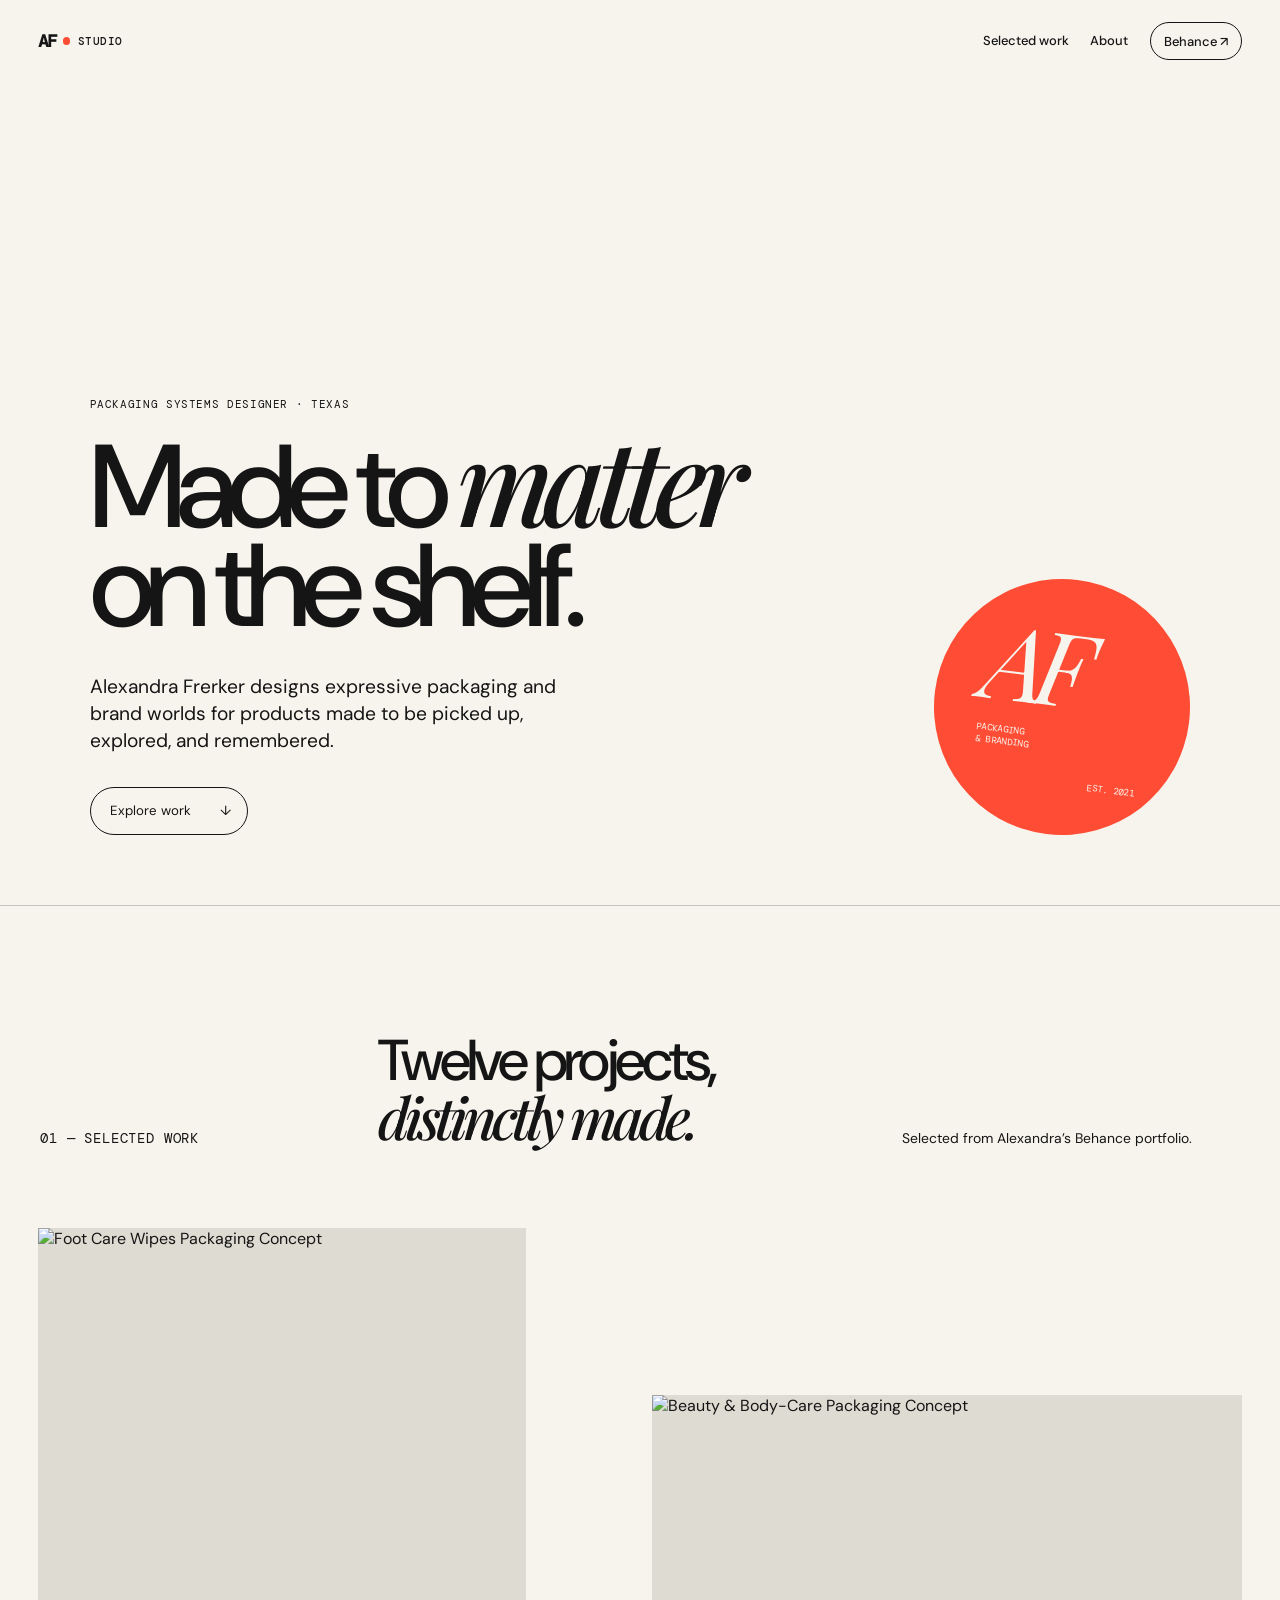
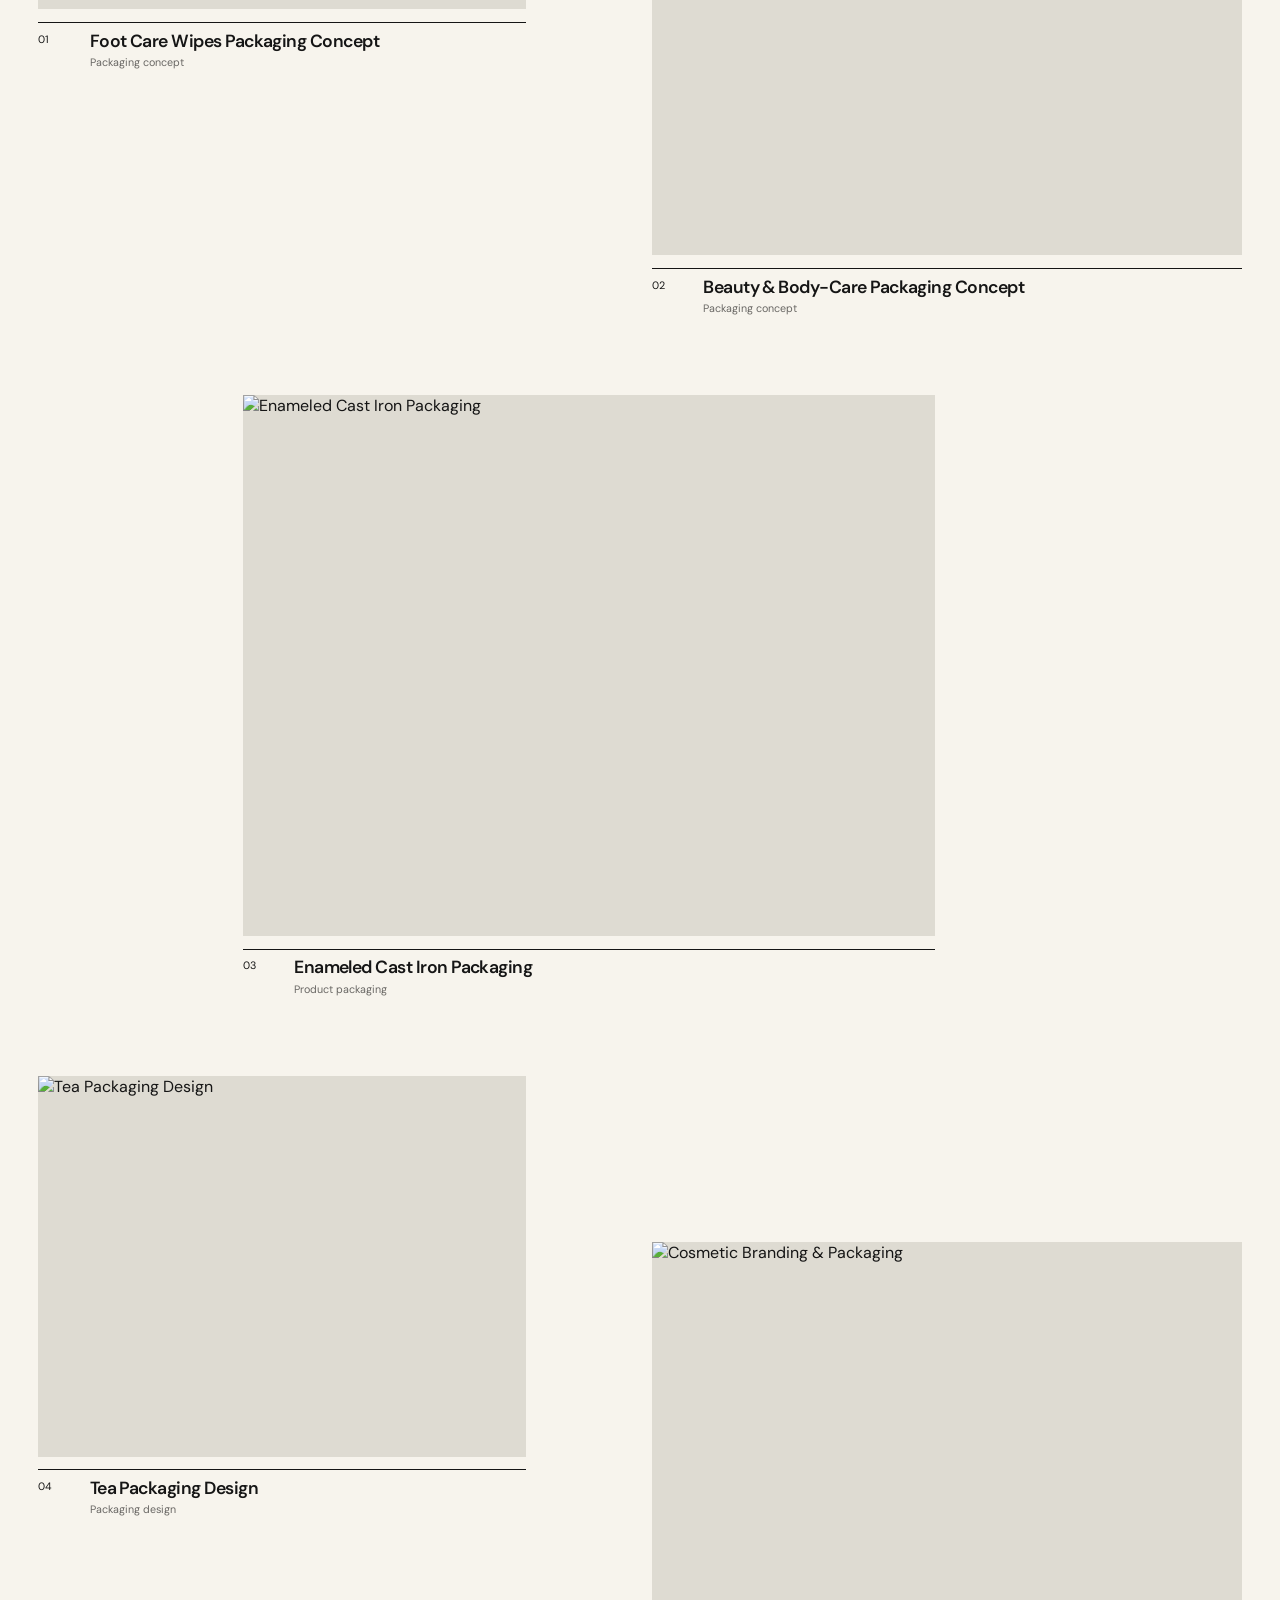
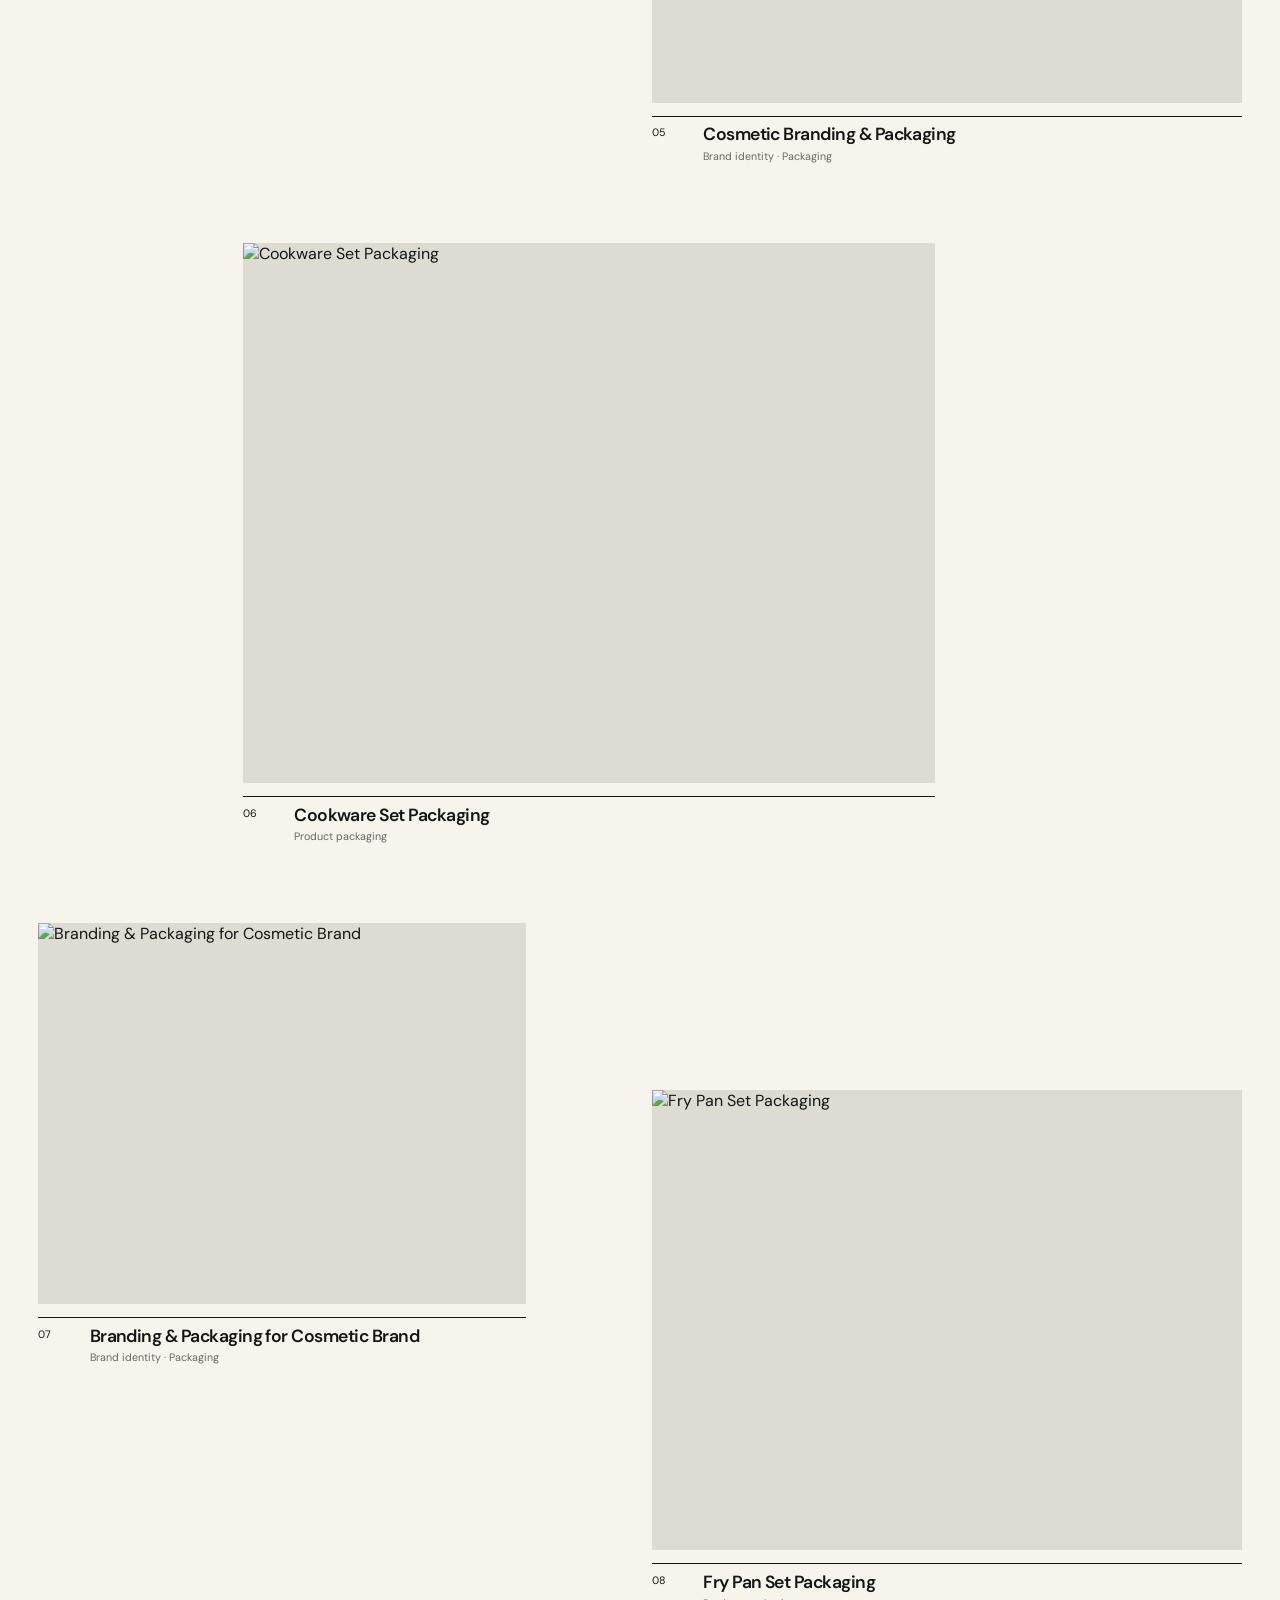
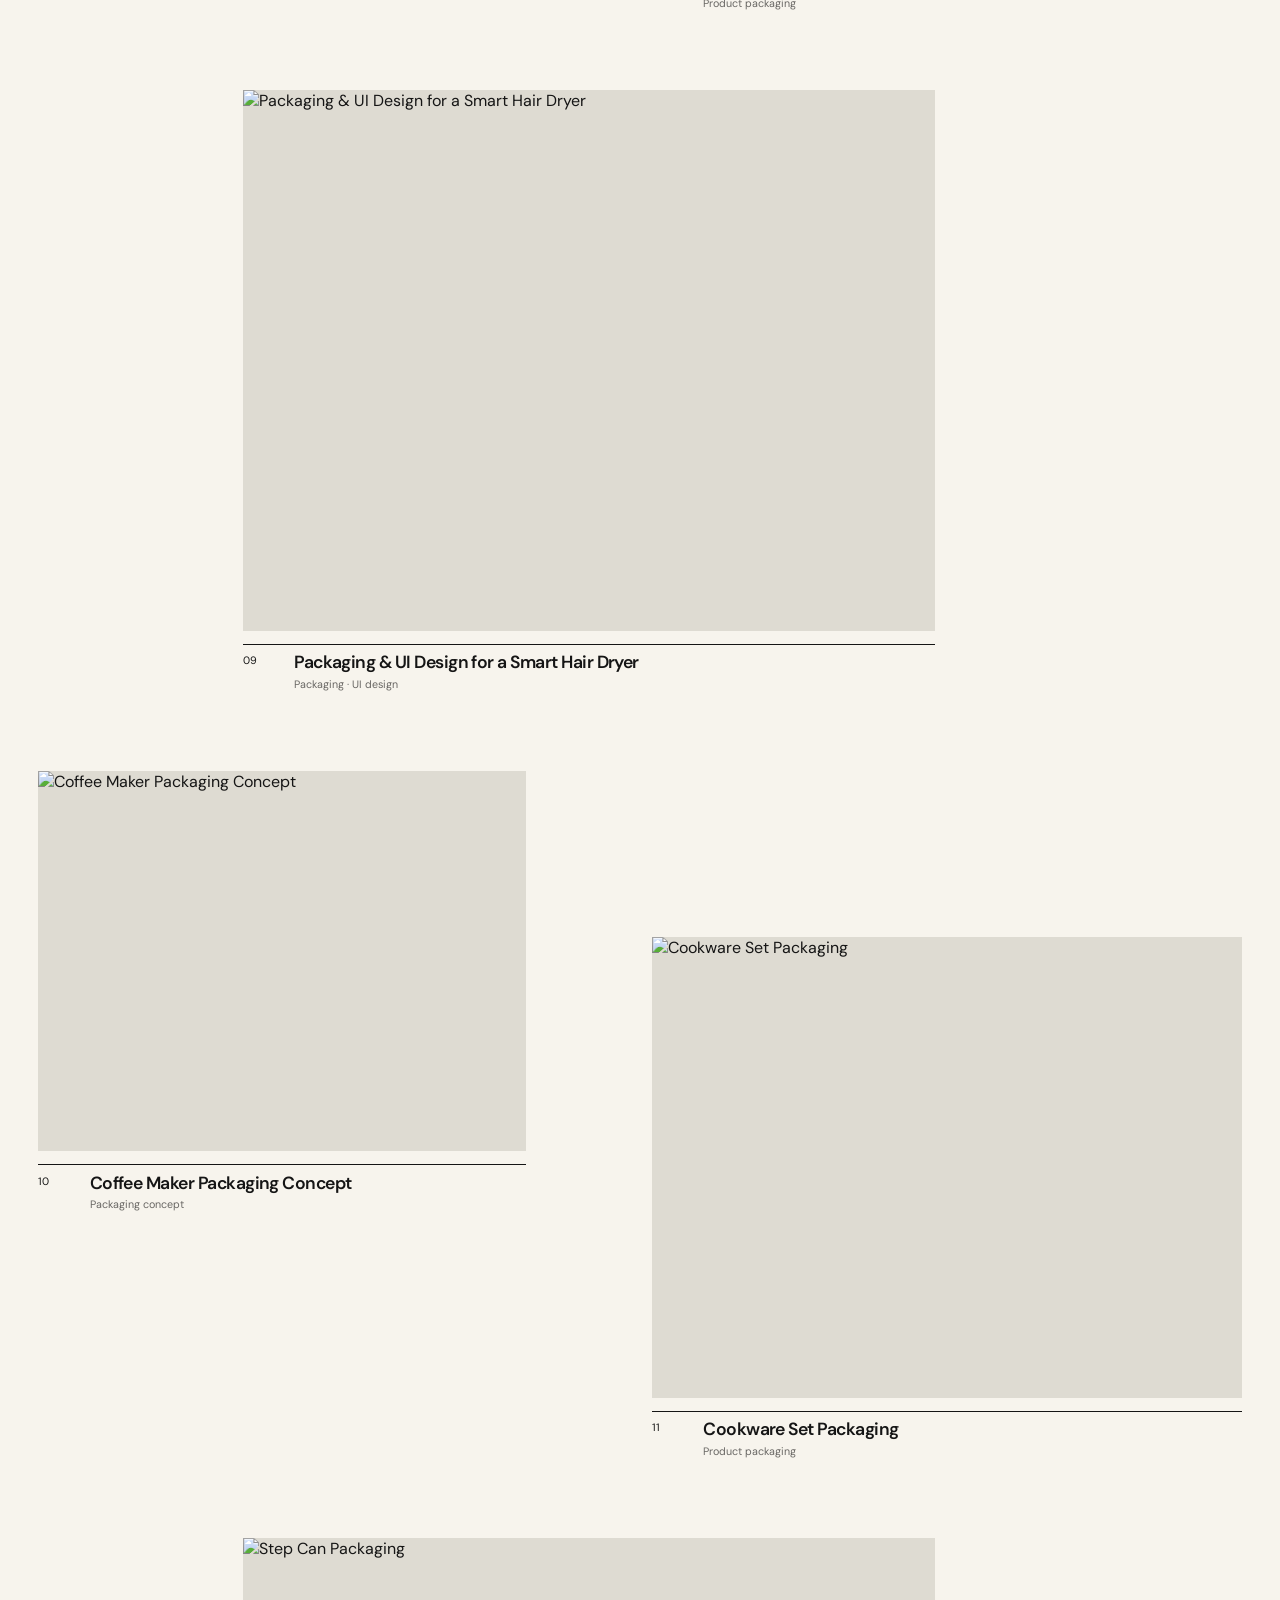
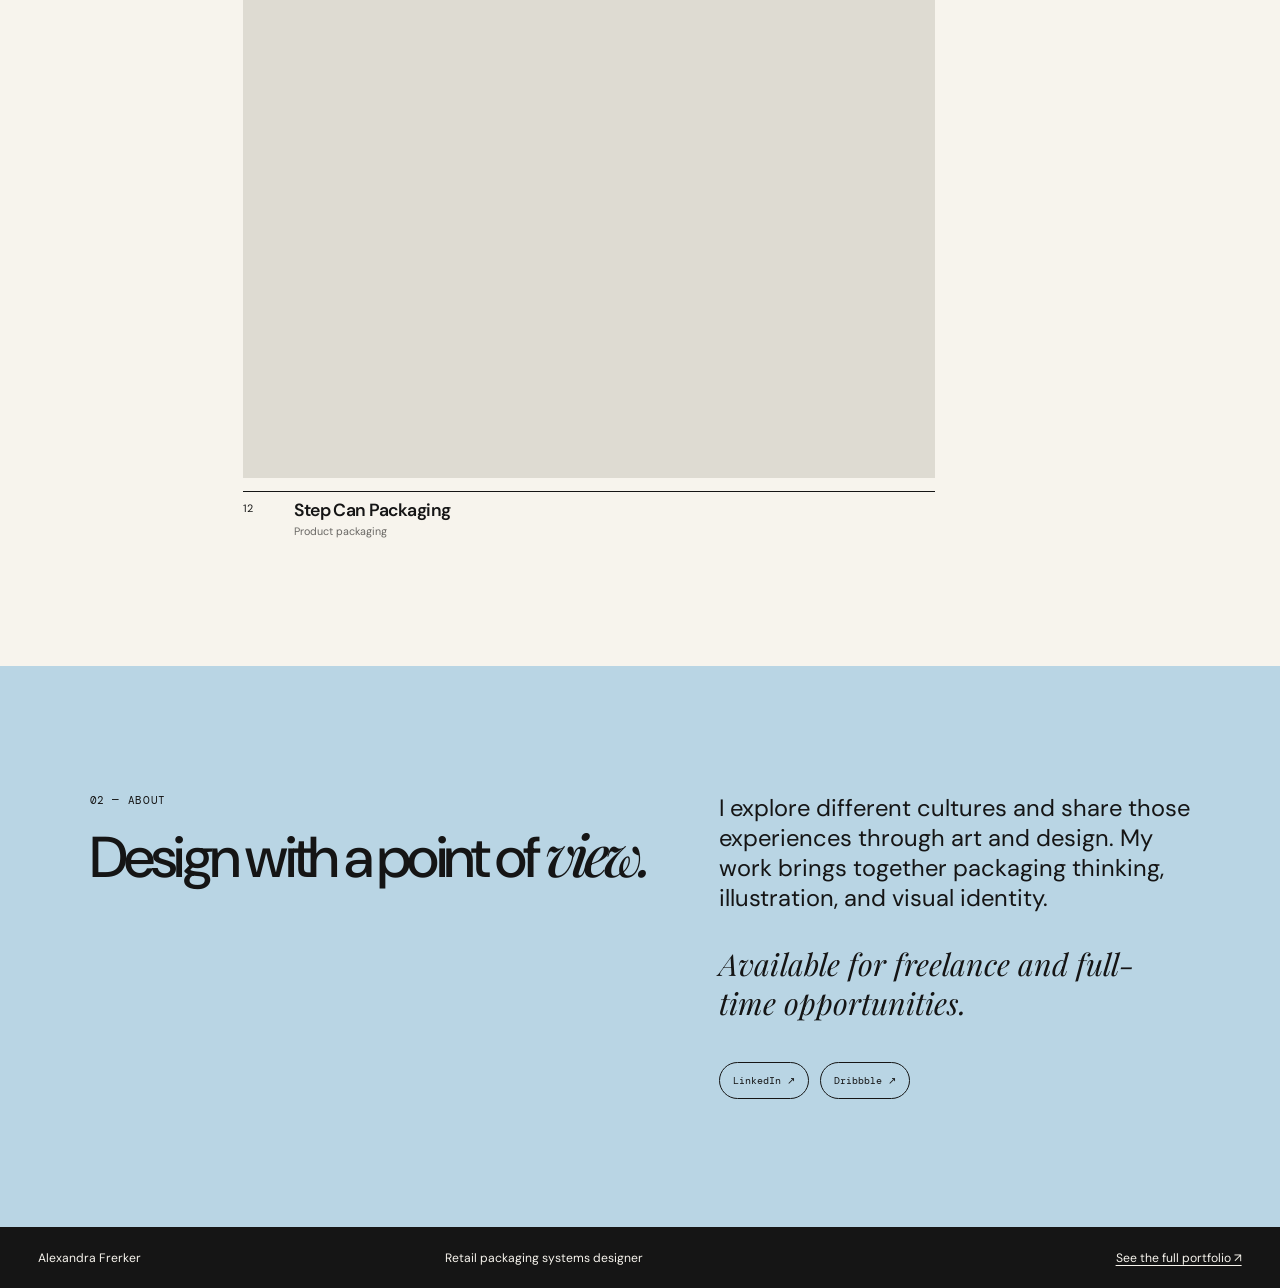
==== index.html @ 03e945db "Add portfolio website" ====
<!doctype html>
<html lang="en">
  <head>
    <meta charset="UTF-8" />
    <meta name="viewport" content="width=device-width, initial-scale=1" />
    <meta name="description" content="Portfolio of Alexandra Frerker, retail packaging systems designer." />
    <title>Alexandra Frerker — Packaging Systems Designer</title>
    <link rel="preconnect" href="https://fonts.googleapis.com" />
    <link rel="preconnect" href="https://fonts.gstatic.com" crossorigin />
    <link href="https://fonts.googleapis.com/css2?family=DM+Mono:wght@400;500&family=DM+Sans:opsz,wght@9..40,400;9..40,500;9..40,600;9..40,700&family=Playfair+Display:ital,wght@0,500;0,600;0,700;1,500&display=swap" rel="stylesheet" />
    <link rel="stylesheet" href="styles.css" />
  </head>
  <body>
    <a class="skip-link" href="#work">Skip to selected work</a>
    <header class="site-header">
      <a class="wordmark" href="index.html" aria-label="Alexandra Frerker home">
        <span>AF</span><i></i><span>STUDIO</span>
      </a>
      <nav aria-label="Main navigation">
        <a href="#work">Selected work</a>
        <a href="#about">About</a>
        <a class="nav-link-out" href="https://www.behance.net/arty-house" target="_blank" rel="noreferrer">Behance <span aria-hidden="true">↗</span></a>
      </nav>
    </header>

    <main>
      <section class="hero" aria-labelledby="hero-heading">
        <div class="hero-copy">
          <p class="eyebrow">Packaging systems designer · Texas</p>
          <h1 id="hero-heading">Made to <em>matter</em><br />on the shelf.</h1>
          <p class="hero-intro">Alexandra Frerker designs expressive packaging and brand worlds for products made to be picked up, explored, and remembered.</p>
          <a class="round-link" href="#work">Explore work <span aria-hidden="true">↓</span></a>
        </div>
        <div class="hero-stamp" aria-label="Alexandra Frerker studio mark">
          <span>AF</span>
          <span>PACKAGING<br />&amp; BRANDING</span>
          <span>EST. 2021</span>
        </div>
      </section>

      <section class="work-section" id="work" aria-labelledby="work-heading">
        <div class="section-heading">
          <p class="eyebrow">01 — Selected work</p>
          <h2 id="work-heading">Twelve projects, <em>distinctly made.</em></h2>
          <p>Selected from Alexandra’s Behance portfolio.</p>
        </div>
        <div class="project-grid" id="project-grid" aria-live="polite"></div>
      </section>

      <section class="about-section" id="about" aria-labelledby="about-heading">
        <div>
          <p class="eyebrow">02 — About</p>
          <h2 id="about-heading">Design with a point of <em>view.</em></h2>
        </div>
        <div class="about-copy">
          <p>I explore different cultures and share those experiences through art and design. My work brings together packaging thinking, illustration, and visual identity.</p>
          <p>Available for freelance and full-time opportunities.</p>
          <div class="about-links">
            <a href="https://www.linkedin.com/in/alexandra-frerker-55182629" target="_blank" rel="noreferrer">LinkedIn <span aria-hidden="true">↗</span></a>
            <a href="https://dribbble.com/AFrerker" target="_blank" rel="noreferrer">Dribbble <span aria-hidden="true">↗</span></a>
          </div>
        </div>
      </section>
    </main>

    <footer class="site-footer">
      <p>Alexandra Frerker</p>
      <p>Retail packaging systems designer</p>
      <a href="https://www.behance.net/arty-house" target="_blank" rel="noreferrer">See the full portfolio ↗</a>
    </footer>
    <script src="projects.js"></script>
    <script src="site.js"></script>
  </body>
</html>
---- styles.css ----
:root {
  --ink: #151515;
  --paper: #f7f4ed;
  --signal: #ff4c34;
  --sky: #b9d5e4;
  --line: rgba(21, 21, 21, 0.22);
  --serif: "Playfair Display", Georgia, serif;
  --sans: "DM Sans", Arial, sans-serif;
  --mono: "DM Mono", monospace;
}

* { box-sizing: border-box; }
html { scroll-behavior: smooth; }
body { margin: 0; background: var(--paper); color: var(--ink); font-family: var(--sans); }
a { color: inherit; text-decoration: none; }
img { display: block; max-width: 100%; }
.skip-link { background: var(--ink); color: #fff; left: 1rem; padding: .75rem 1rem; position: fixed; top: -5rem; z-index: 10; }
.skip-link:focus { top: 1rem; }
.site-header { align-items: center; display: flex; justify-content: space-between; padding: 1.4rem 3vw; position: relative; z-index: 2; }
.wordmark { align-items: center; display: flex; font-family: var(--mono); font-size: .68rem; font-weight: 500; gap: .45rem; letter-spacing: .05em; }
.wordmark span:first-child { font-size: 1.15rem; font-weight: 700; letter-spacing: -.12em; }
.wordmark i { background: var(--signal); border-radius: 50%; display: block; height: .45rem; width: .45rem; }
.site-header nav { align-items: center; display: flex; gap: 1.35rem; font-size: .81rem; font-weight: 500; }
.site-header nav a:not(.nav-link-out) { border-bottom: 1px solid transparent; }
.site-header nav a:not(.nav-link-out):hover { border-color: var(--ink); }
.nav-link-out, .back-link { border: 1px solid var(--ink); border-radius: 99px; padding: .57rem .8rem; }
.nav-link-out:hover, .back-link:hover { background: var(--ink); color: var(--paper); }
.hero { align-items: flex-end; border-bottom: 1px solid var(--line); display: grid; grid-template-columns: 1.25fr .75fr; min-height: calc(100vh - 76px); overflow: hidden; padding: 7vw 7vw 5.5vw; }
.hero-copy { max-width: 800px; }
.eyebrow { font-family: var(--mono); font-size: .66rem; letter-spacing: .06em; margin: 0 0 1.2rem; text-transform: uppercase; }
h1, h2, h3, p { margin-top: 0; }
.hero h1 { font-size: clamp(3.5rem, 9.2vw, 9.6rem); font-weight: 500; letter-spacing: -.075em; line-height: .84; margin-bottom: 2.4rem; }
h1 em, h2 em { font-family: var(--serif); font-weight: 500; letter-spacing: -.09em; }
.hero-intro { font-size: clamp(1rem, 1.5vw, 1.35rem); line-height: 1.4; margin-bottom: 2rem; max-width: 30rem; }
.round-link { align-items: center; border: 1px solid var(--ink); border-radius: 99px; display: inline-flex; font-size: .83rem; gap: 1.8rem; padding: .9rem 1rem  .9rem 1.2rem; transition: background .2s, color .2s; }
.round-link:hover { background: var(--ink); color: var(--paper); }
.hero-stamp { align-content: space-between; aspect-ratio: 1; background: var(--signal); border-radius: 50%; color: var(--paper); display: grid; justify-self: end; max-width: 300px; padding: 11%; transform: rotate(7deg); width: 62%; }
.hero-stamp span:first-child { font-family: var(--serif); font-size: clamp(3rem, 8vw, 7rem); font-style: italic; letter-spacing: -.12em; line-height: .8; }
.hero-stamp span:nth-child(2), .hero-stamp span:nth-child(3) { font-family: var(--mono); font-size: .58rem; letter-spacing: .04em; }
.hero-stamp span:nth-child(3) { align-self: end; justify-self: end; }
.work-section { padding: 10vw 3vw; }
.section-heading { display: grid; grid-template-columns: 1fr 1.55fr 1fr; margin: 0 auto 5rem; max-width: 1200px; }
.section-heading h2, .about-section h2 { font-size: clamp(2.4rem, 4.5vw, 5rem); font-weight: 500; letter-spacing: -.065em; line-height: .95; margin: 0; }
.section-heading > p { align-self: end; font-size: .87rem; line-height: 1.45; margin: 0; }
.project-grid { display: grid; gap: 5rem 1.5rem; grid-template-columns: repeat(12, 1fr); margin: auto; max-width: 1600px; }
.project-card { grid-column: span 5; }
.project-card:nth-child(3n + 2) { grid-column: 7 / span 6; margin-top: 13vw; }
.project-card:nth-child(3n) { grid-column: 3 / span 7; }
.project-card a { display: block; }
.project-image-wrap { aspect-ratio: 1.28; background: #dedbd2; overflow: hidden; position: relative; }
.project-image-wrap img { height: 100%; object-fit: cover; transition: transform .6s cubic-bezier(.2,.7,.2,1); width: 100%; }
.project-card a:hover img { transform: scale(1.045); }
.project-view { align-items: center; background: var(--paper); border-radius: 99px; bottom: 1rem; display: flex; font-size: .75rem; gap: 1rem; opacity: 0; padding: .55rem .75rem; position: absolute; right: 1rem; transform: translateY(.5rem); transition: .25s ease; }
.project-card a:hover .project-view, .project-card a:focus .project-view { opacity: 1; transform: translateY(0); }
.project-view b { color: var(--signal); font-size: 1rem; }
.project-meta { border-top: 1px solid var(--ink); display: grid; font-size: .67rem; gap: 1rem; grid-template-columns: 2.2rem 1fr; margin-top: .8rem; padding-top: .55rem; }
.project-meta h3 { font-size: 1.1rem; font-weight: 600; letter-spacing: -.03em; line-height: 1.1; margin: 0 0 .25rem; }
.project-meta p { color: #696764; margin: 0; }
.about-section { background: var(--sky); display: grid; gap: 4rem; grid-template-columns: 1.2fr 1fr; padding: 10vw 7vw; }
.about-copy { font-size: clamp(1.1rem, 1.85vw, 1.65rem); line-height: 1.26; max-width: 38rem; }
.about-copy p + p { font-family: var(--serif); font-size: 1.28em; font-style: italic; margin-top: 2rem; }
.about-links { display: flex; flex-wrap: wrap; gap: .7rem; margin-top: 2.5rem; }
.about-links a { border: 1px solid var(--ink); border-radius: 99px; font-family: var(--mono); font-size: .65rem; padding: .7rem .8rem; }
.about-links a:hover { background: var(--ink); color: var(--sky); }
.site-footer { background: var(--ink); color: var(--paper); display: grid; font-size: .76rem; gap: 1rem; grid-template-columns: 1fr 1fr 1fr; padding: 1.4rem 3vw; }
.site-footer p { margin: 0; }
.site-footer a { justify-self: end; text-decoration: underline; text-underline-offset: .25em; }
.project-main { min-height: calc(100vh - 77px); }
.project-hero { display: grid; grid-template-columns: .85fr 1.15fr; min-height: calc(100vh - 77px); }
.project-title-block { align-self: end; padding: 7vw; }
.project-title-block h1 { font-size: clamp(3.2rem, 6.5vw, 7.5rem); font-weight: 500; letter-spacing: -.075em; line-height: .88; margin-bottom: 2rem; }
.behance-link { border-bottom: 1px solid var(--ink); font-size: .84rem; padding-bottom: .25rem; }
.behance-link:hover { color: var(--signal); }
.project-hero figure { background: #dedbd2; margin: 0; overflow: hidden; }
.project-hero figure img { height: 100%; min-height: 520px; object-fit: cover; width: 100%; }
.project-pagination { border-top: 1px solid var(--line); display: grid; grid-template-columns: 1fr 1fr; }
.project-pagination a { min-height: 11rem; padding: 2rem 4vw; }
.project-pagination a + a { border-left: 1px solid var(--line); text-align: right; }
.project-pagination span { display: block; font-family: var(--mono); font-size: .65rem; letter-spacing: .05em; margin-bottom: 1rem; text-transform: uppercase; }
.project-pagination strong { font-size: clamp(1.1rem, 2vw, 1.6rem); font-weight: 500; letter-spacing: -.035em; }
.project-pagination a:hover { background: var(--signal); }
.not-found { padding: 12vw 7vw; }
.not-found h1 { font-size: clamp(3rem, 7vw, 7rem); max-width: 55rem; }

@media (max-width: 720px) {
  .site-header { padding: 1.1rem 5vw; }
  .site-header nav a:not(.nav-link-out) { display: none; }
  .hero { display: flex; flex-direction: column; justify-content: space-between; min-height: 88vh; padding: 19vw 7vw 10vw; }
  .hero-stamp { margin-top: 3.5rem; max-width: 200px; width: 52%; }
  .section-heading, .about-section, .project-hero { display: block; }
  .section-heading { margin-bottom: 3rem; }
  .section-heading h2 { margin-bottom: 1.5rem; }
  .section-heading > p { max-width: 16rem; }
  .work-section { padding: 19vw 5vw; }
  .project-grid { display: block; }
  .project-card, .project-card:nth-child(3n + 2), .project-card:nth-child(3n) { margin: 0 0 3.6rem; }
  .project-view { opacity: 1; transform: none; }
  .about-section { padding: 19vw 7vw; }
  .about-section h2 { margin-bottom: 2.5rem; }
  .site-footer { gap: .75rem; grid-template-columns: 1fr; padding: 1.5rem 7vw; }
  .site-footer a { justify-self: start; }
  .project-title-block { padding: 17vw 7vw 10vw; }
  .project-hero figure img { min-height: auto; }
  .project-pagination a { min-height: 8rem; padding: 1.5rem 5vw; }
}
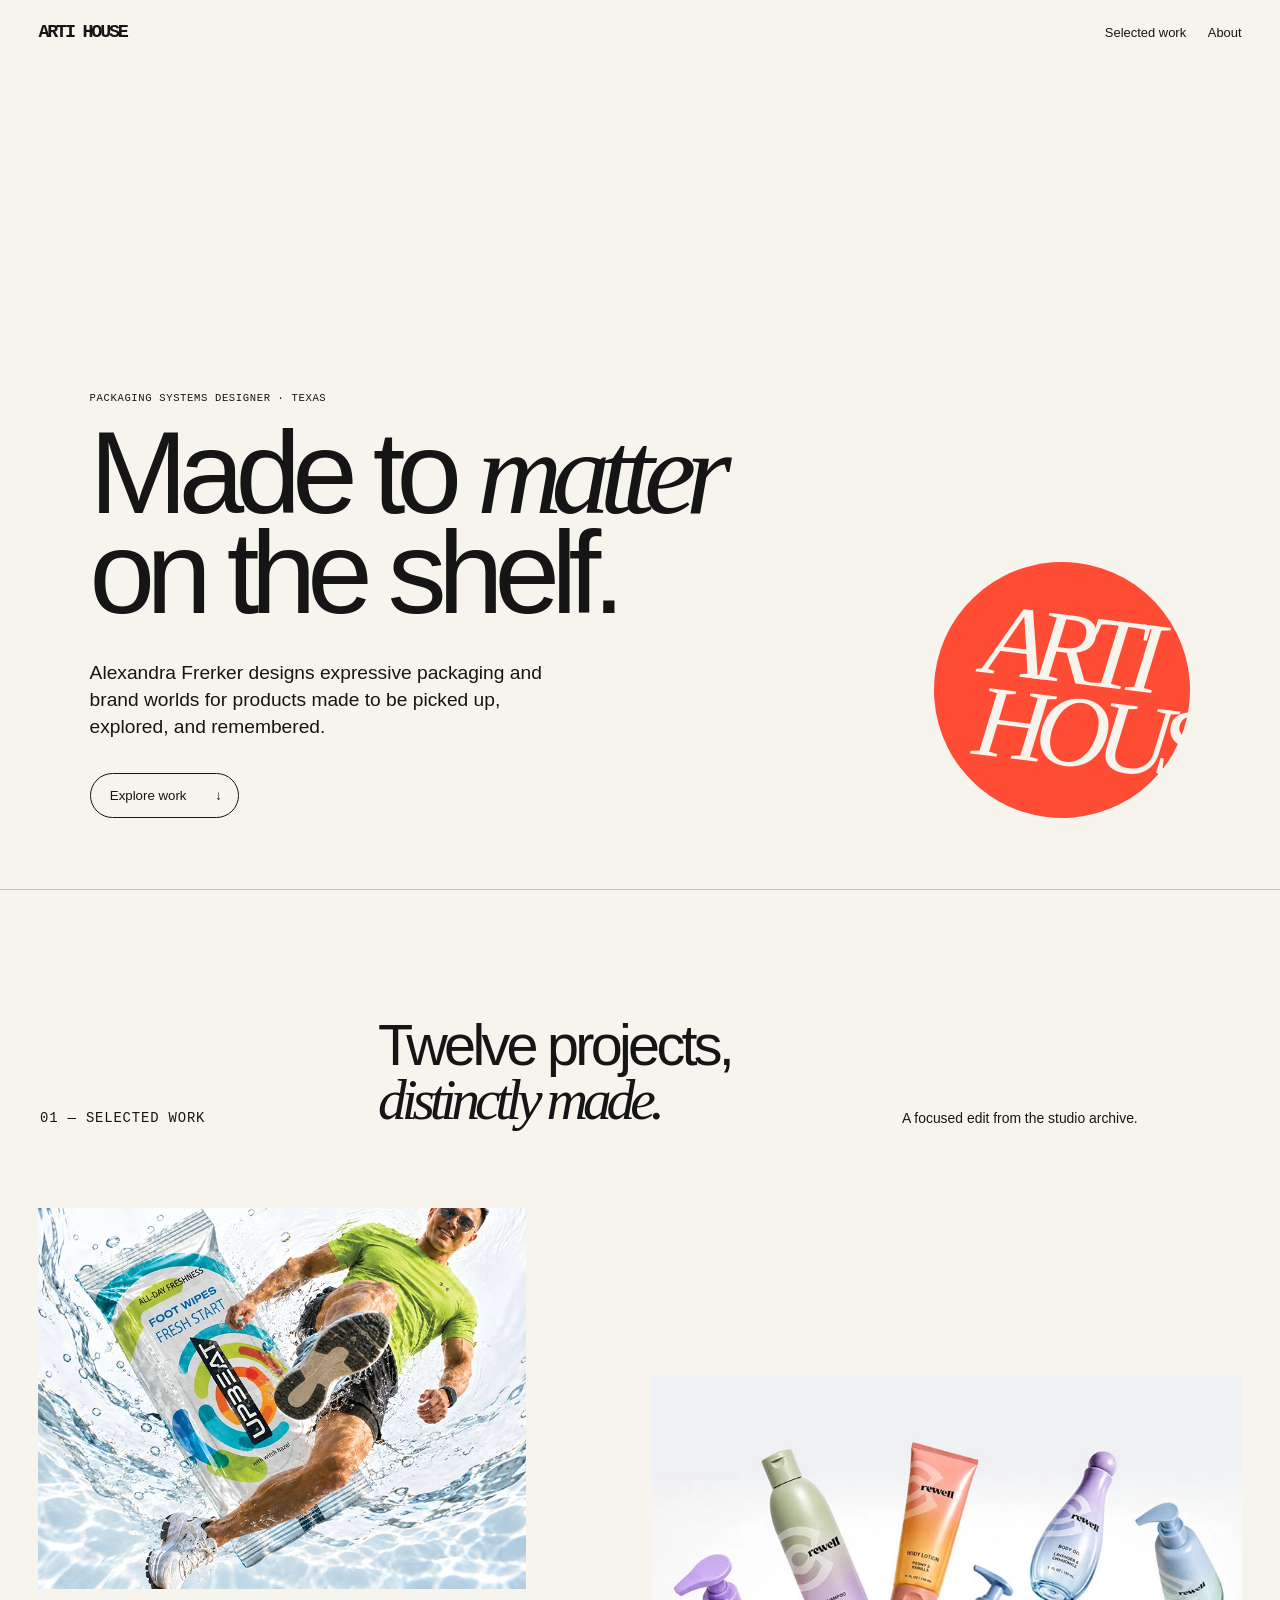
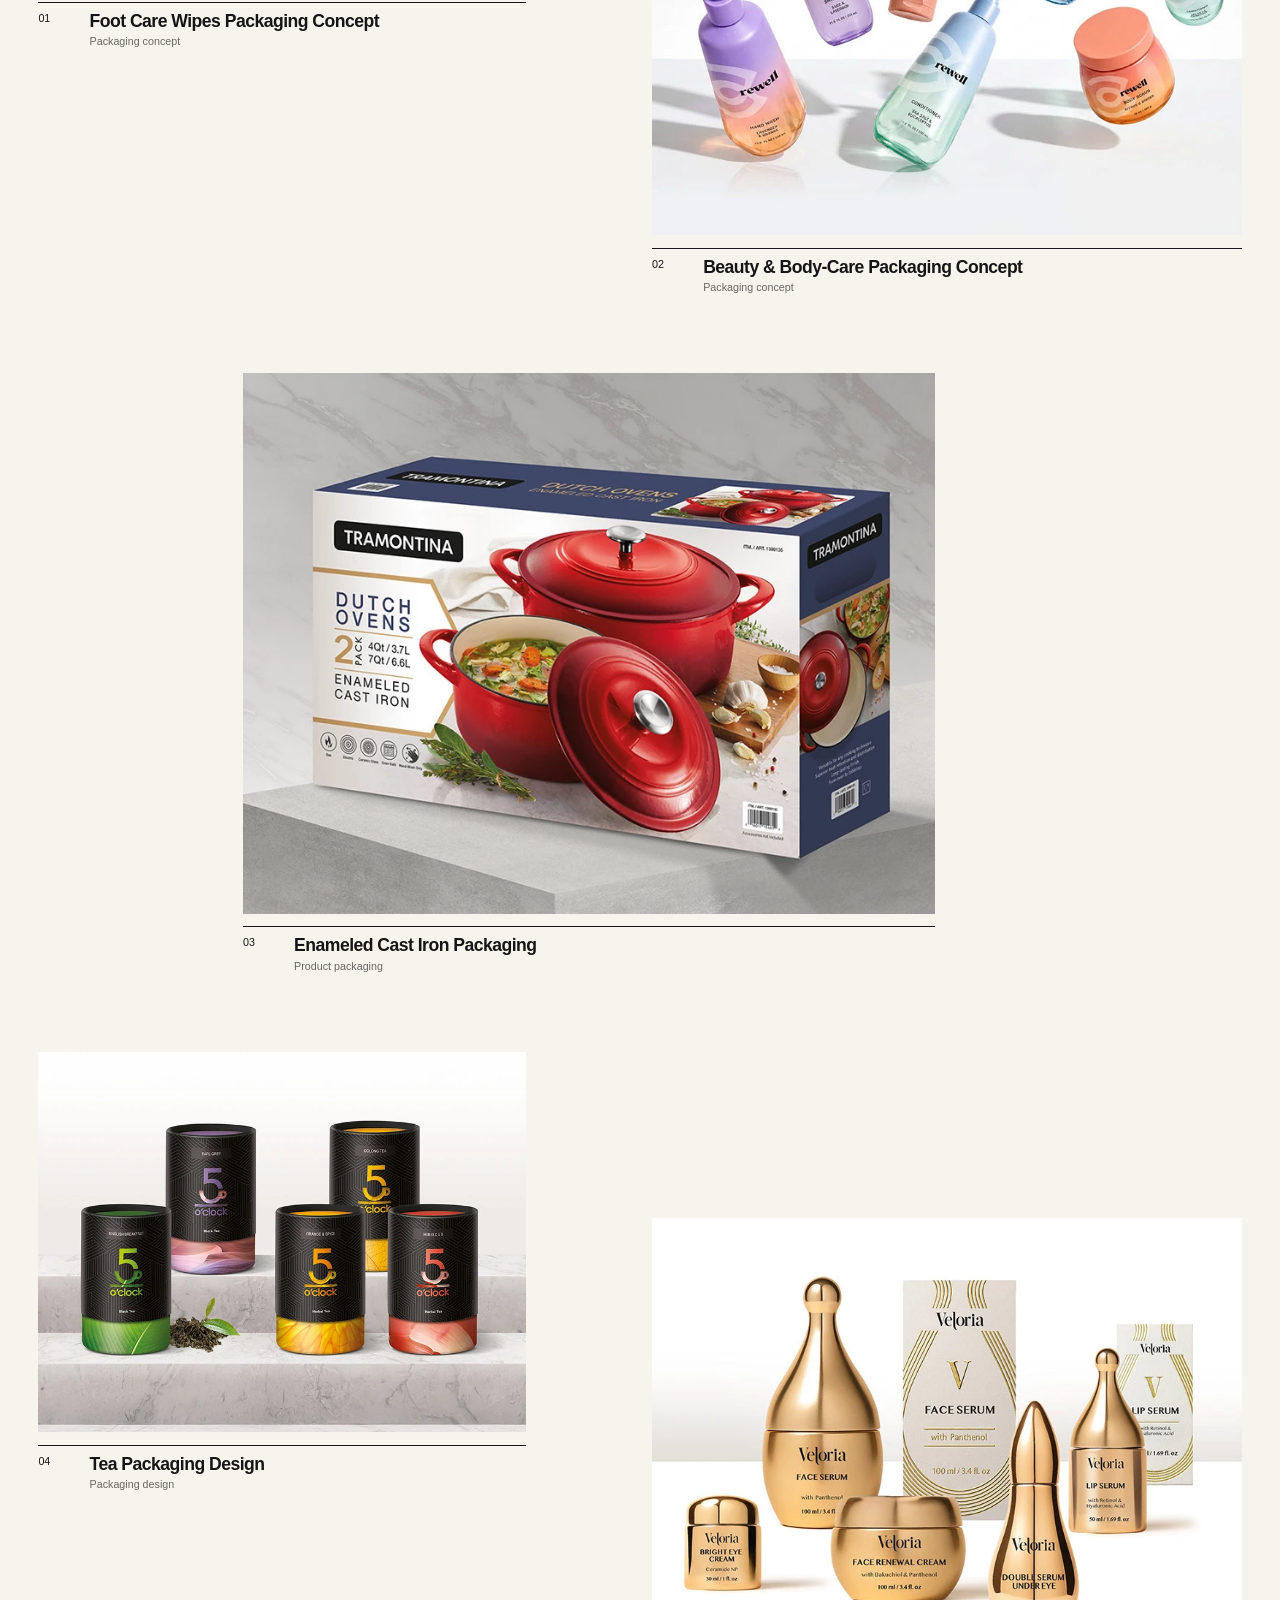
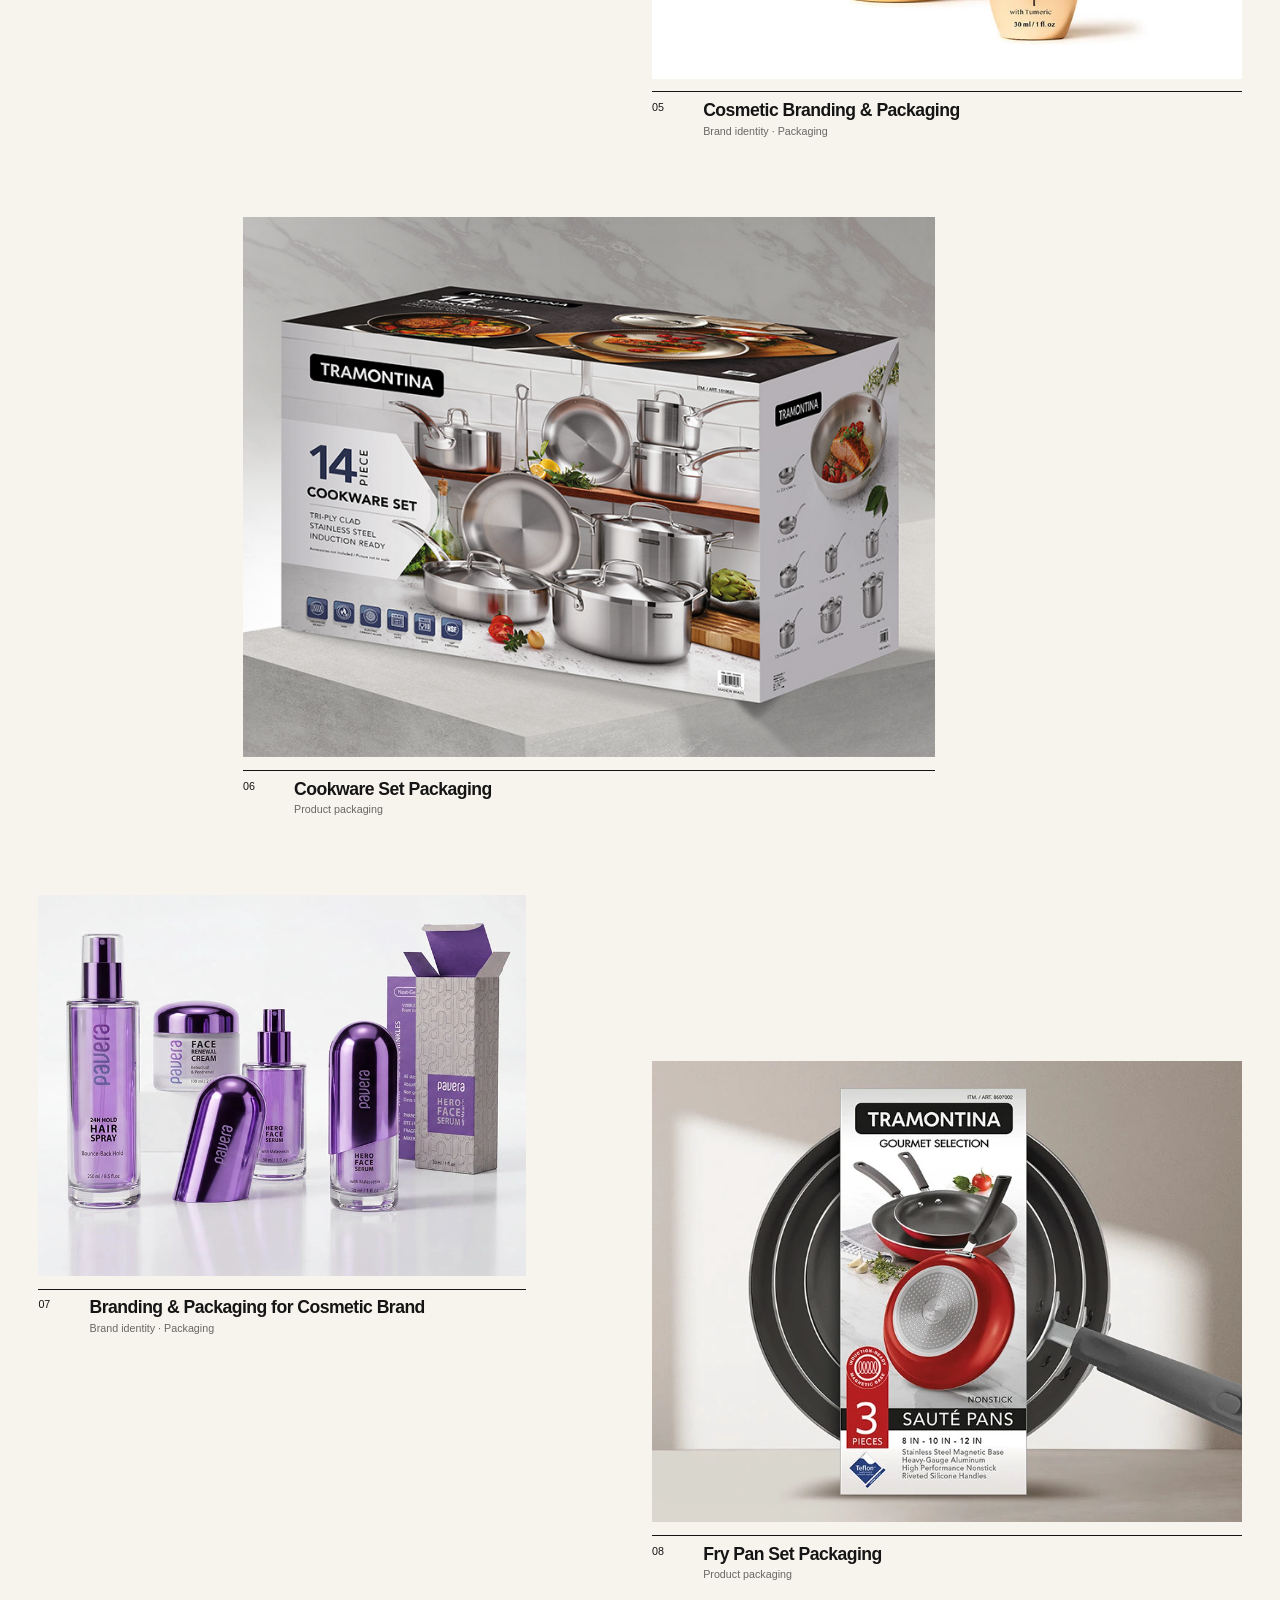
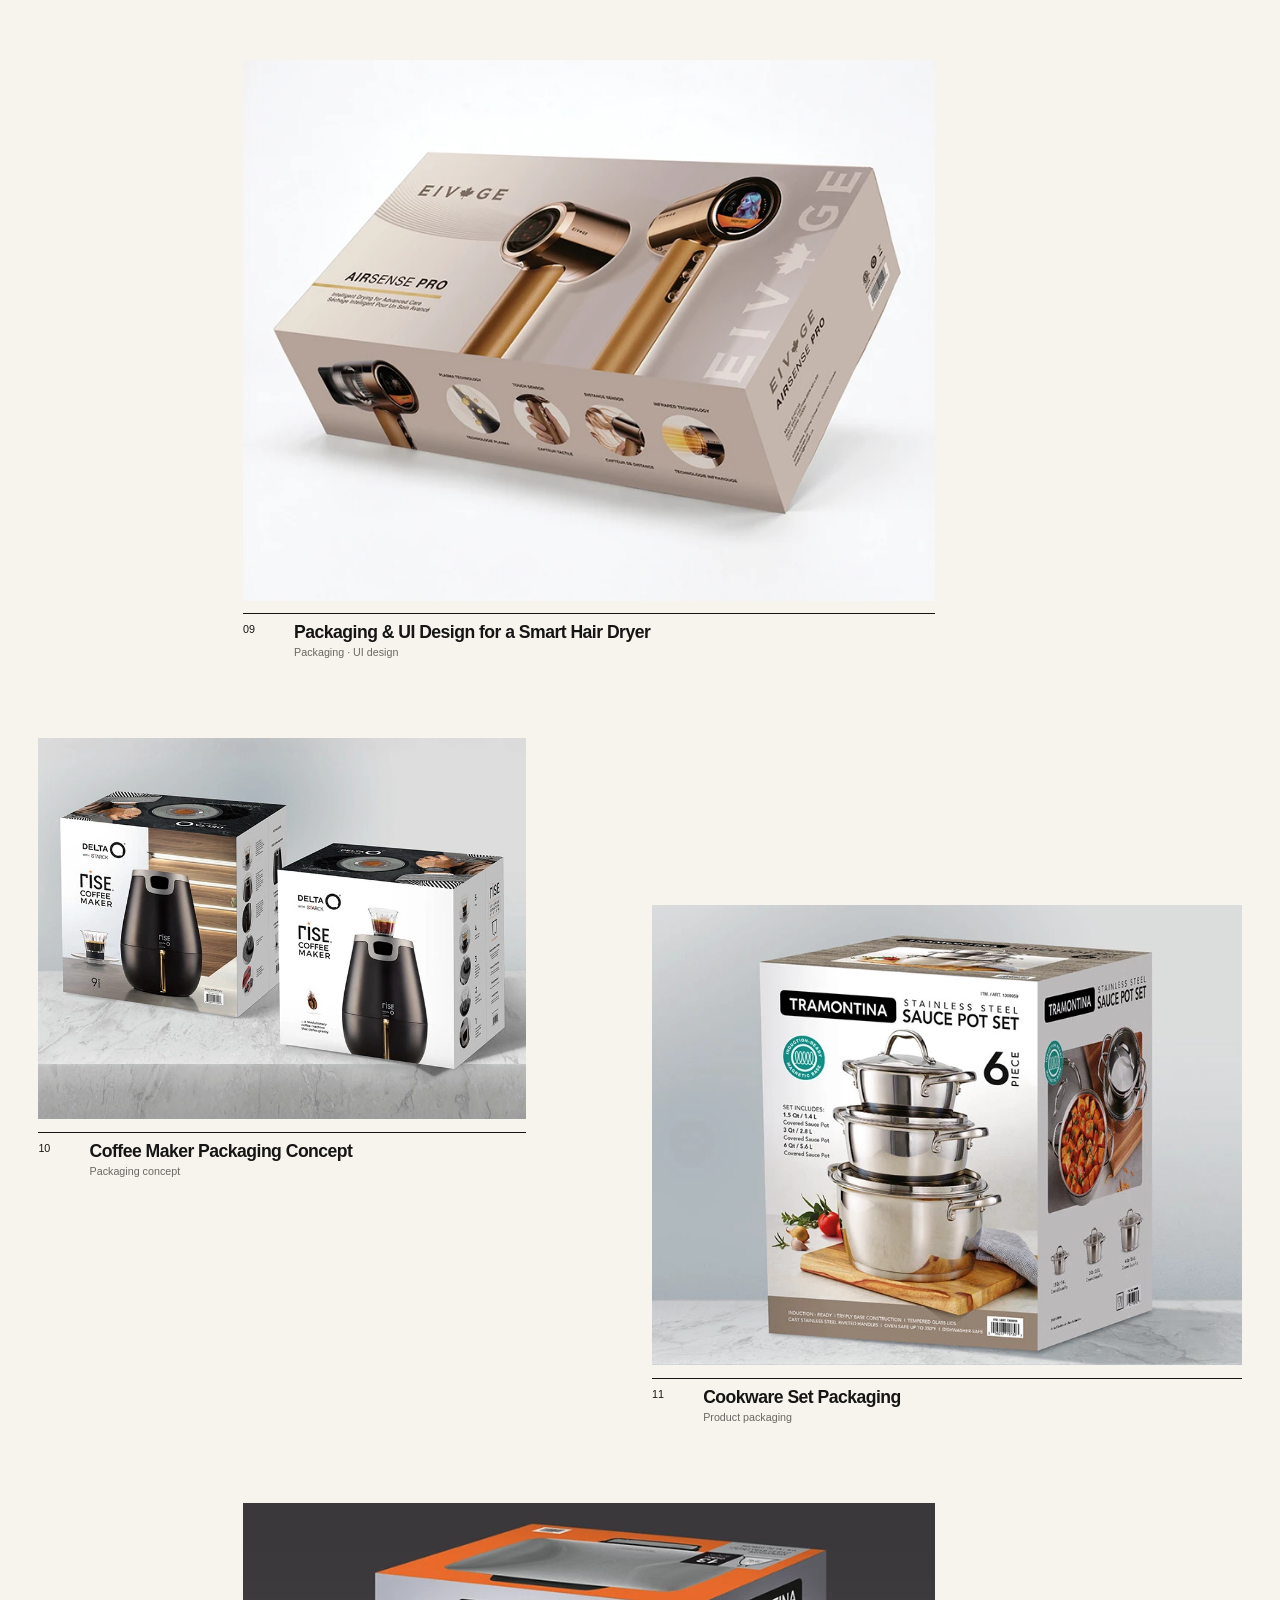
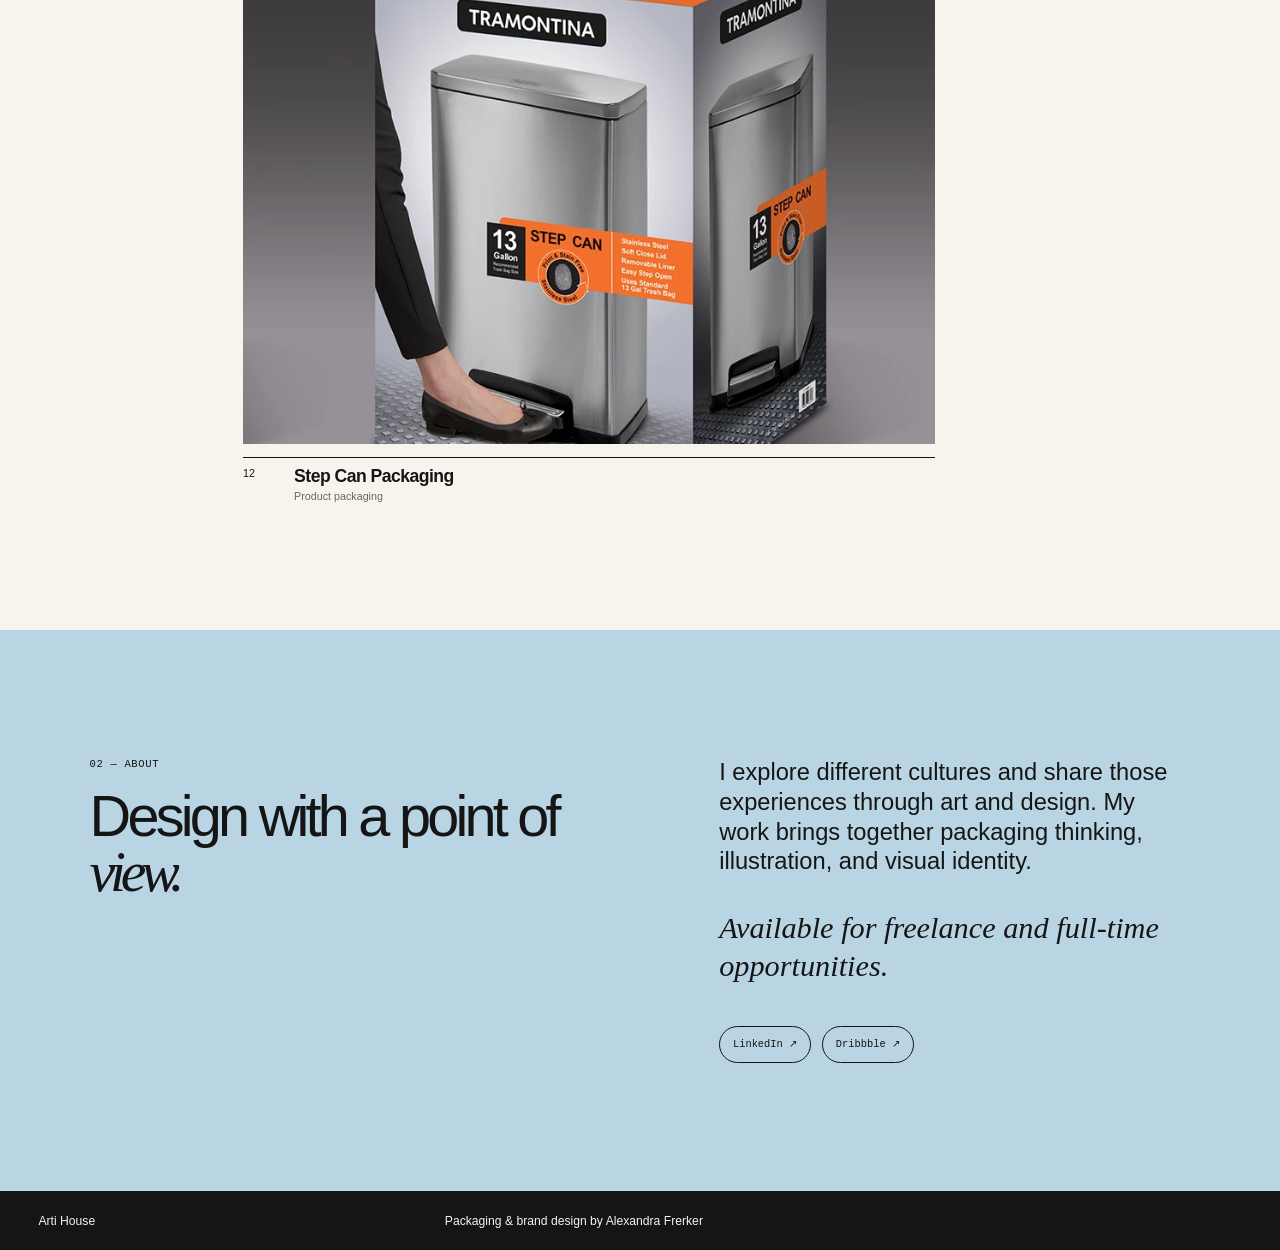
==== commit 06874cb7: "Refresh Arti House identity and remove Behance links" ====
--- a/index.html
+++ b/index.html
@@ -3,23 +3,17 @@
   <head>
     <meta charset="UTF-8" />
     <meta name="viewport" content="width=device-width, initial-scale=1" />
-    <meta name="description" content="Portfolio of Alexandra Frerker, retail packaging systems designer." />
-    <title>Alexandra Frerker — Packaging Systems Designer</title>
-    <link rel="preconnect" href="https://fonts.googleapis.com" />
-    <link rel="preconnect" href="https://fonts.gstatic.com" crossorigin />
-    <link href="https://fonts.googleapis.com/css2?family=DM+Mono:wght@400;500&family=DM+Sans:opsz,wght@9..40,400;9..40,500;9..40,600;9..40,700&family=Playfair+Display:ital,wght@0,500;0,600;0,700;1,500&display=swap" rel="stylesheet" />
+    <meta name="description" content="Arti House — packaging and brand design by Alexandra Frerker." />
+    <title>Arti House — Packaging & Brand Design</title>
     <link rel="stylesheet" href="styles.css" />
   </head>
   <body>
     <a class="skip-link" href="#work">Skip to selected work</a>
     <header class="site-header">
-      <a class="wordmark" href="index.html" aria-label="Alexandra Frerker home">
-        <span>AF</span><i></i><span>STUDIO</span>
-      </a>
+      <a class="wordmark" href="index.html" aria-label="Arti House home"><span>ARTI HOUSE</span></a>
       <nav aria-label="Main navigation">
         <a href="#work">Selected work</a>
         <a href="#about">About</a>
-        <a class="nav-link-out" href="https://www.behance.net/arty-house" target="_blank" rel="noreferrer">Behance <span aria-hidden="true">↗</span></a>
       </nav>
     </header>
 
@@ -31,18 +25,14 @@
           <p class="hero-intro">Alexandra Frerker designs expressive packaging and brand worlds for products made to be picked up, explored, and remembered.</p>
           <a class="round-link" href="#work">Explore work <span aria-hidden="true">↓</span></a>
         </div>
-        <div class="hero-stamp" aria-label="Alexandra Frerker studio mark">
-          <span>AF</span>
-          <span>PACKAGING<br />&amp; BRANDING</span>
-          <span>EST. 2021</span>
-        </div>
+        <div class="hero-stamp" aria-label="Arti House"><span>ARTI<br />HOUSE</span></div>
       </section>
 
       <section class="work-section" id="work" aria-labelledby="work-heading">
         <div class="section-heading">
           <p class="eyebrow">01 — Selected work</p>
           <h2 id="work-heading">Twelve projects, <em>distinctly made.</em></h2>
-          <p>Selected from Alexandra’s Behance portfolio.</p>
+          <p>A focused edit from the studio archive.</p>
         </div>
         <div class="project-grid" id="project-grid" aria-live="polite"></div>
       </section>
@@ -64,9 +54,8 @@
     </main>
 
     <footer class="site-footer">
-      <p>Alexandra Frerker</p>
-      <p>Retail packaging systems designer</p>
-      <a href="https://www.behance.net/arty-house" target="_blank" rel="noreferrer">See the full portfolio ↗</a>
+      <p>Arti House</p>
+      <p>Packaging &amp; brand design by Alexandra Frerker</p>
     </footer>
     <script src="projects.js"></script>
     <script src="site.js"></script>
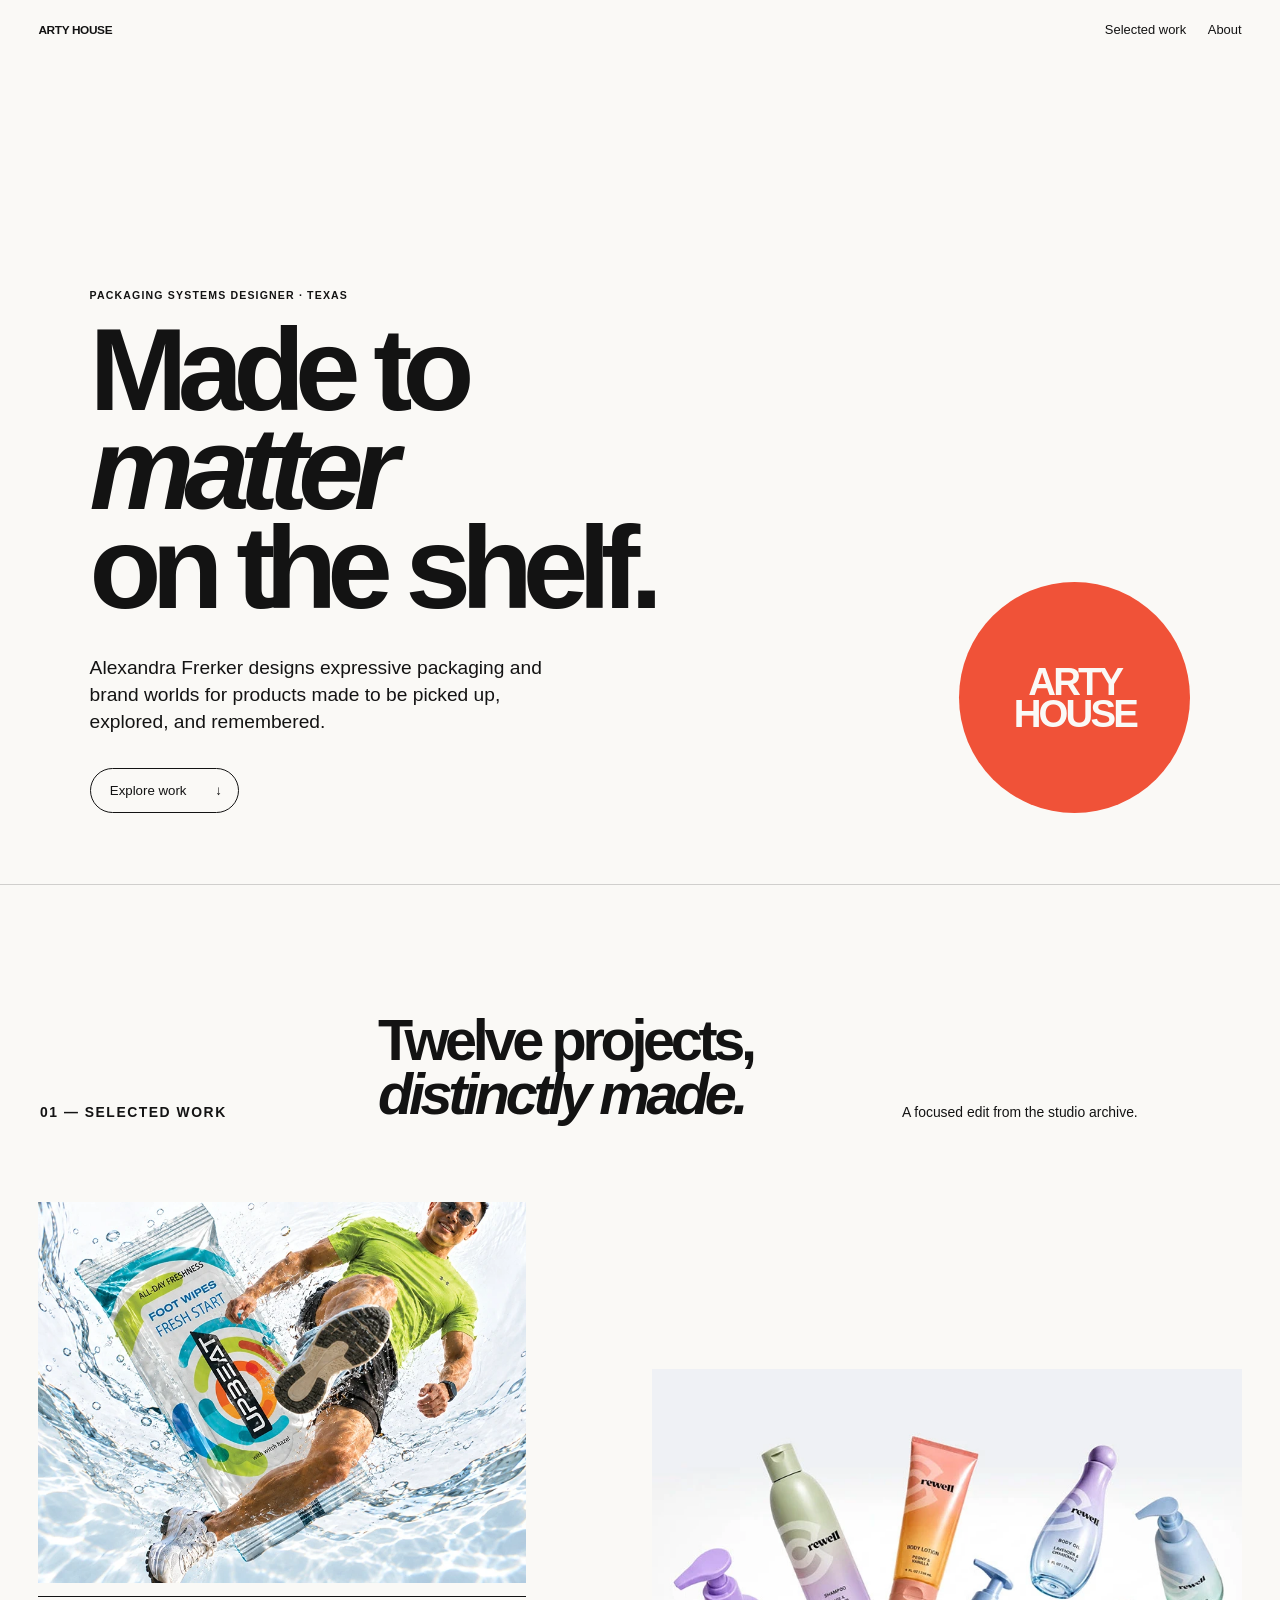
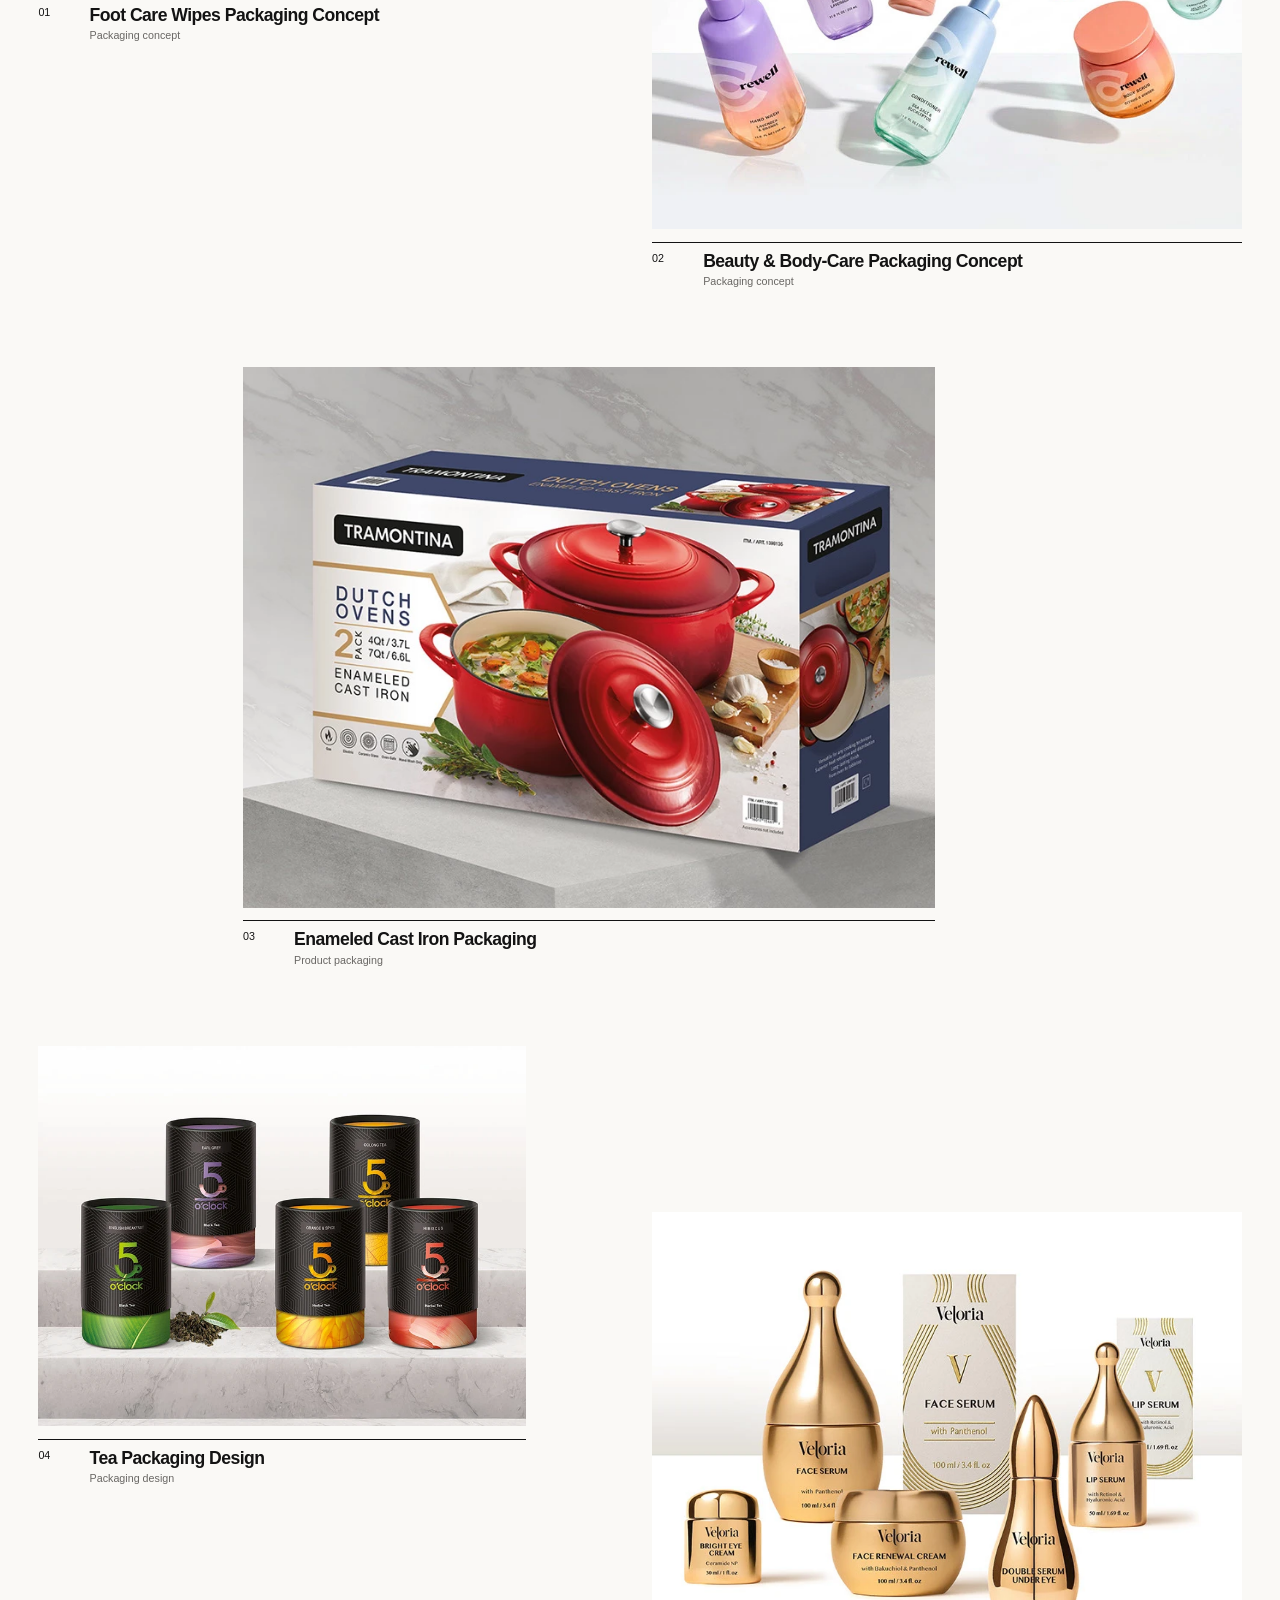
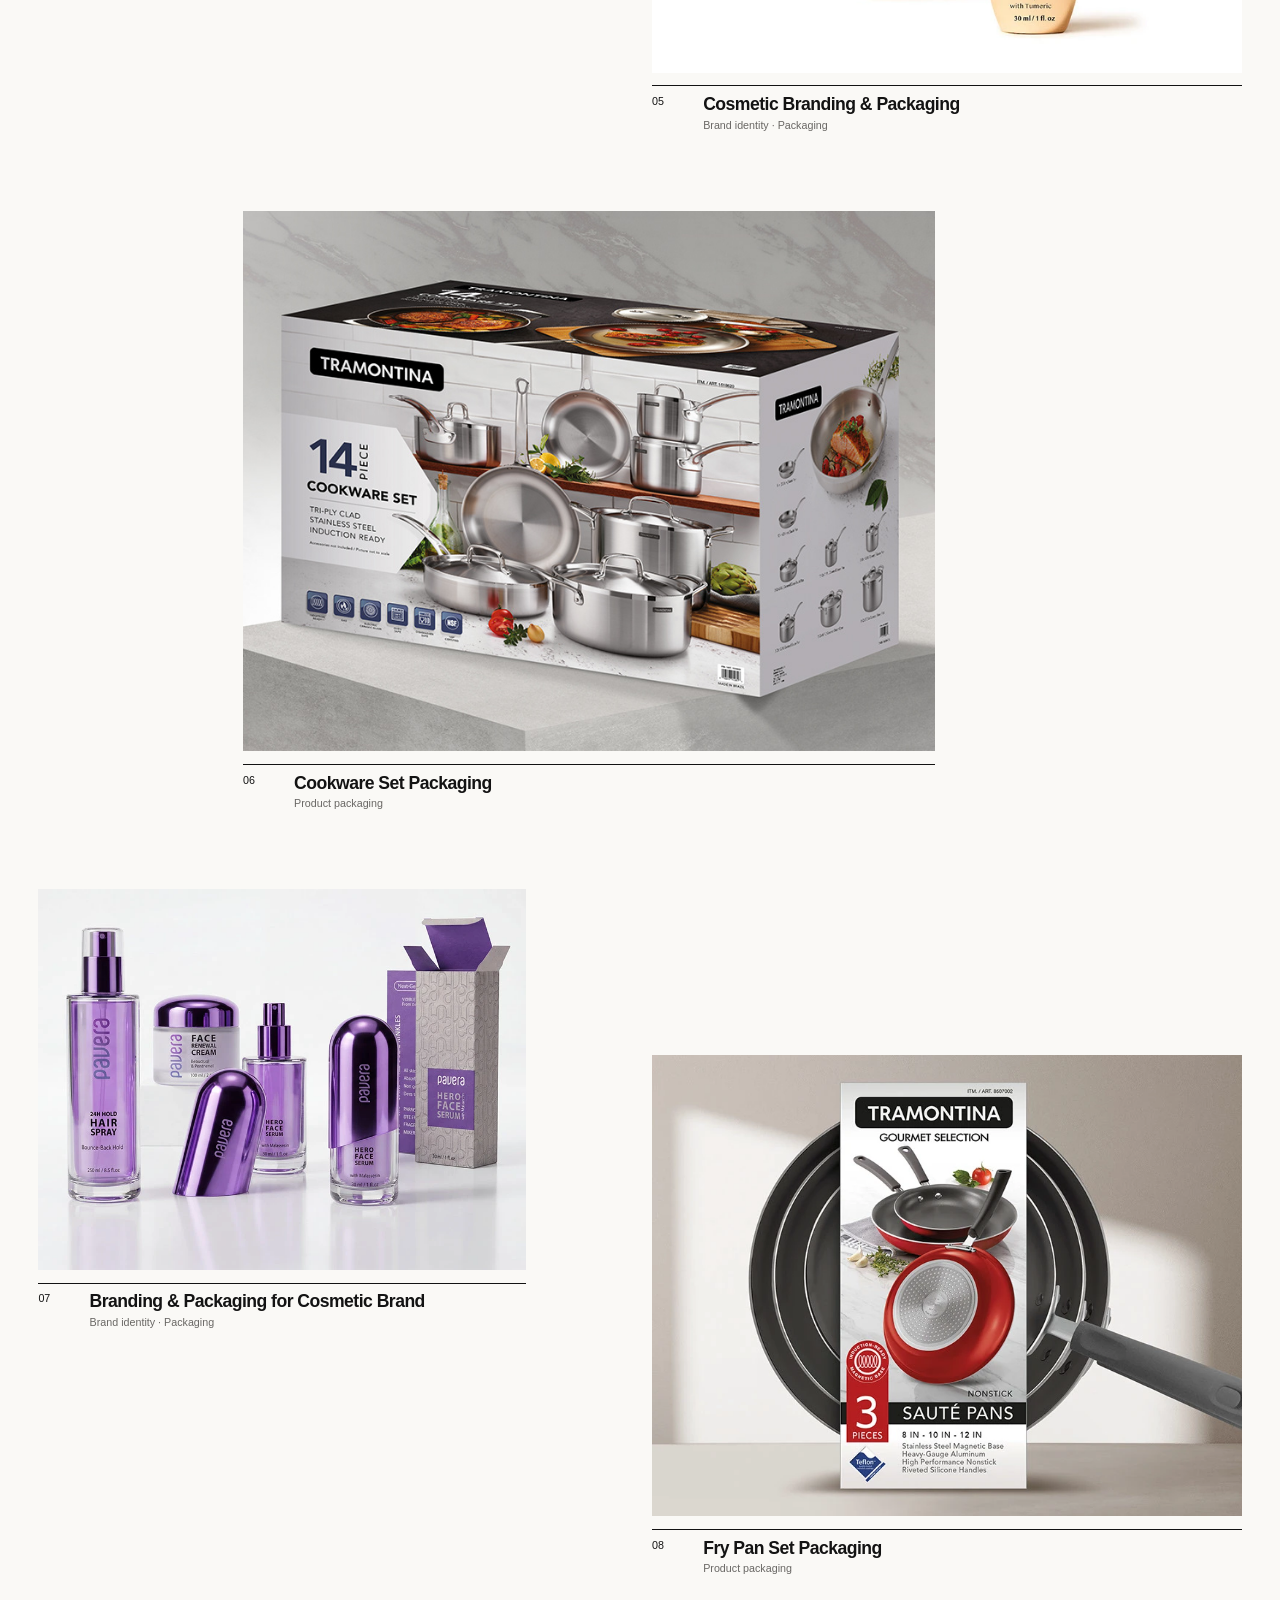
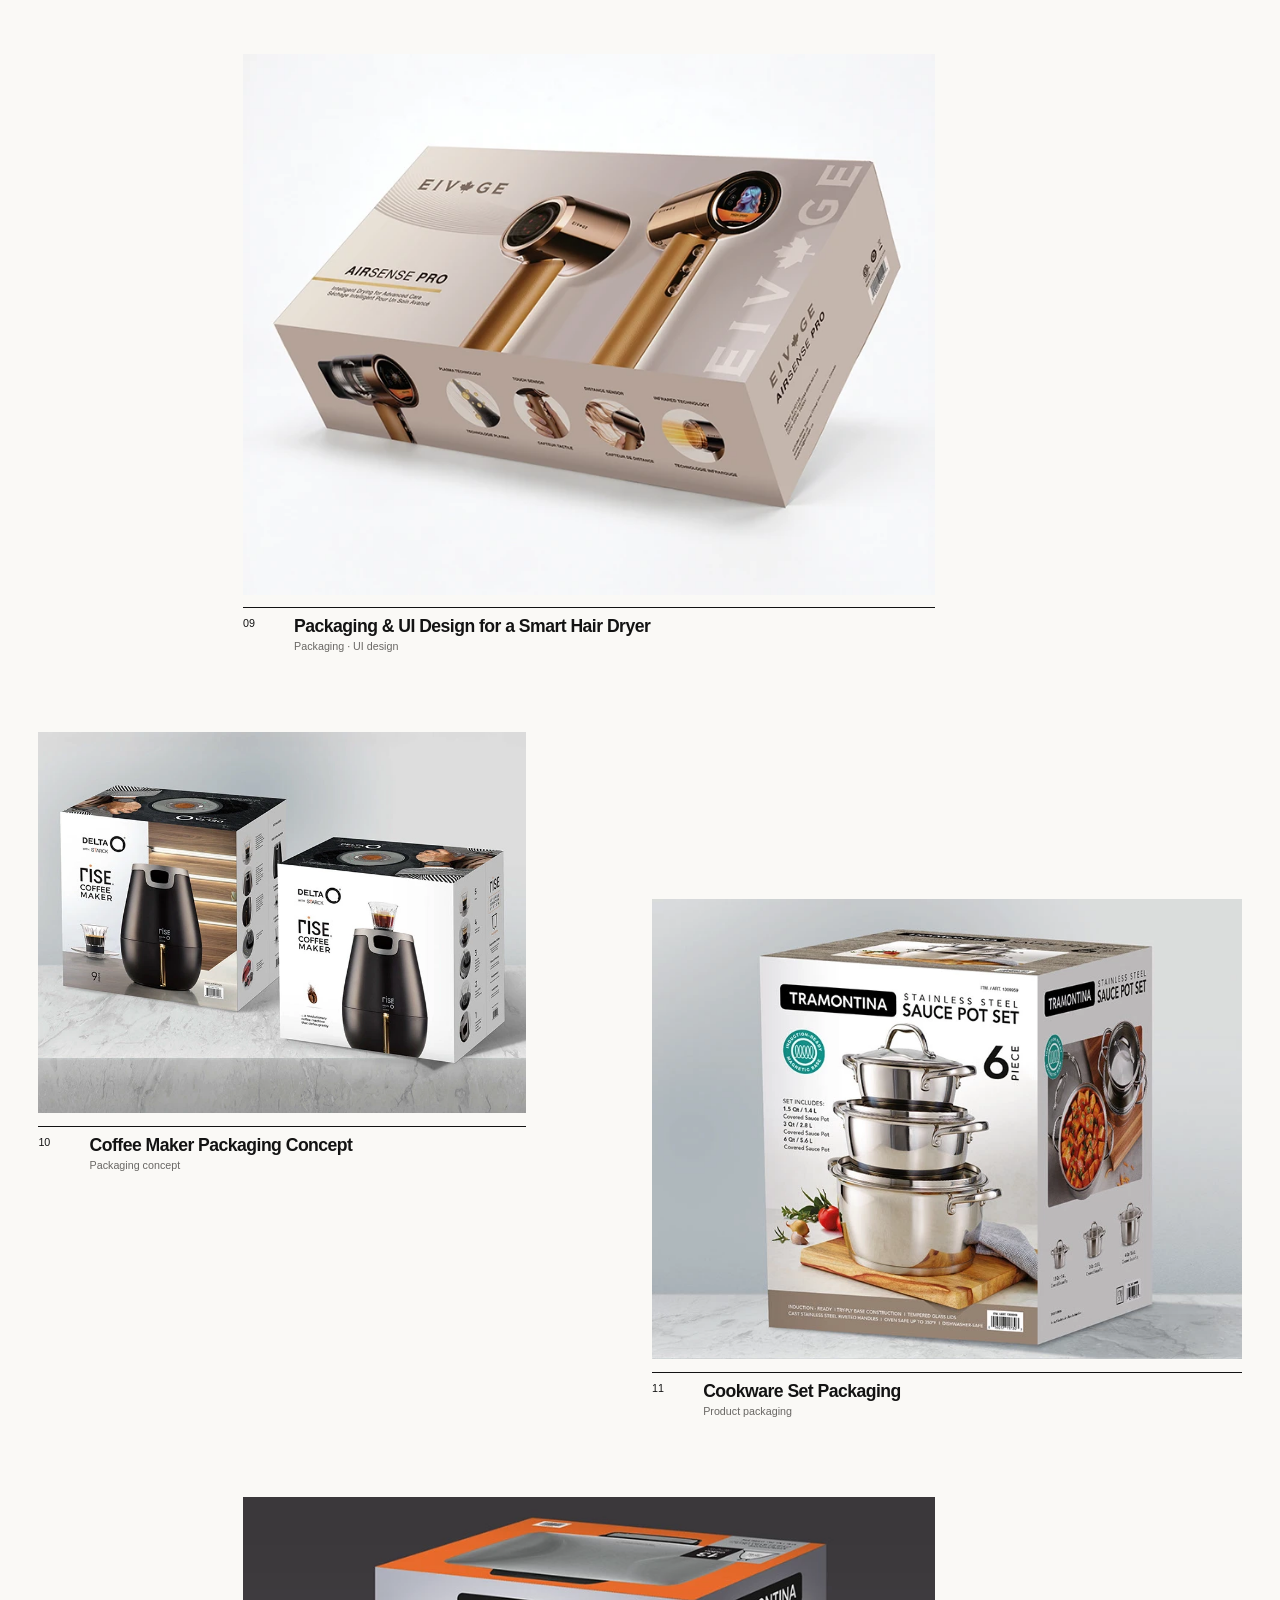
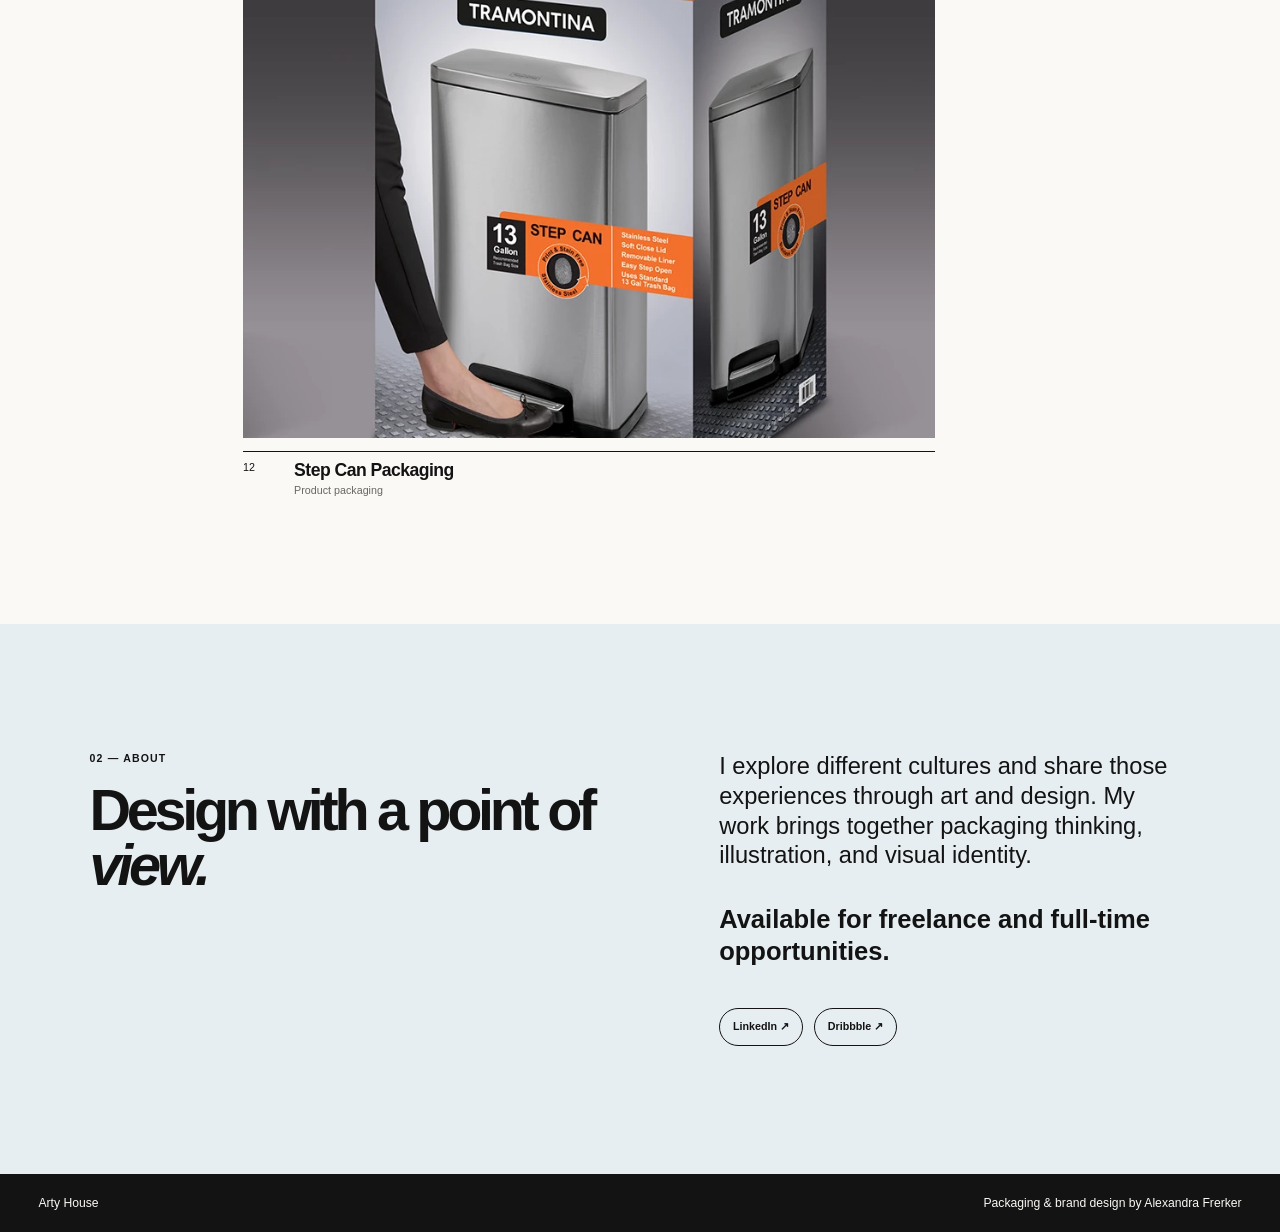
==== commit 8cfbd197: "Correct ARTY HOUSE spelling" ====
--- a/index.html
+++ b/index.html
@@ -3,14 +3,14 @@
   <head>
     <meta charset="UTF-8" />
     <meta name="viewport" content="width=device-width, initial-scale=1" />
-    <meta name="description" content="Arti House — packaging and brand design by Alexandra Frerker." />
-    <title>Arti House — Packaging & Brand Design</title>
+    <meta name="description" content="Arty House — packaging and brand design by Alexandra Frerker." />
+    <title>Arty House — Packaging & Brand Design</title>
     <link rel="stylesheet" href="styles.css" />
   </head>
   <body>
     <a class="skip-link" href="#work">Skip to selected work</a>
     <header class="site-header">
-      <a class="wordmark" href="index.html" aria-label="Arti House home"><span>ARTI HOUSE</span></a>
+      <a class="wordmark" href="index.html" aria-label="Arty House home"><span>ARTY HOUSE</span></a>
       <nav aria-label="Main navigation">
         <a href="#work">Selected work</a>
         <a href="#about">About</a>
@@ -25,7 +25,7 @@
           <p class="hero-intro">Alexandra Frerker designs expressive packaging and brand worlds for products made to be picked up, explored, and remembered.</p>
           <a class="round-link" href="#work">Explore work <span aria-hidden="true">↓</span></a>
         </div>
-        <div class="hero-stamp" aria-label="Arti House"><span>ARTI<br />HOUSE</span></div>
+        <div class="hero-stamp" aria-label="Arty House"><span>ARTY<br />HOUSE</span></div>
       </section>
 
       <section class="work-section" id="work" aria-labelledby="work-heading">
@@ -54,7 +54,7 @@
     </main>
 
     <footer class="site-footer">
-      <p>Arti House</p>
+      <p>Arty House</p>
       <p>Packaging &amp; brand design by Alexandra Frerker</p>
     </footer>
     <script src="projects.js"></script>
--- a/styles.css
+++ b/styles.css
@@ -1,12 +1,10 @@
 :root {
-  --ink: #151515;
-  --paper: #f7f4ed;
-  --signal: #ff4c34;
-  --sky: #b9d5e4;
-  --line: rgba(21, 21, 21, 0.22);
-  --serif: "Playfair Display", Georgia, serif;
-  --sans: "DM Sans", Arial, sans-serif;
-  --mono: "DM Mono", monospace;
+  --ink: #131313;
+  --paper: #faf9f6;
+  --signal: #f05238;
+  --sky: #e7eef1;
+  --line: rgba(19, 19, 19, 0.18);
+  --sans: Inter, ui-sans-serif, -apple-system, BlinkMacSystemFont, "Segoe UI", sans-serif;
 }
 
 * { box-sizing: border-box; }
@@ -17,30 +15,25 @@
 .skip-link { background: var(--ink); color: #fff; left: 1rem; padding: .75rem 1rem; position: fixed; top: -5rem; z-index: 10; }
 .skip-link:focus { top: 1rem; }
 .site-header { align-items: center; display: flex; justify-content: space-between; padding: 1.4rem 3vw; position: relative; z-index: 2; }
-.wordmark { align-items: center; display: flex; font-family: var(--mono); font-size: .68rem; font-weight: 500; gap: .45rem; letter-spacing: .05em; }
-.wordmark span:first-child { font-size: 1.15rem; font-weight: 700; letter-spacing: -.12em; }
-.wordmark i { background: var(--signal); border-radius: 50%; display: block; height: .45rem; width: .45rem; }
+.wordmark { font-size: .74rem; font-weight: 750; letter-spacing: -.03em; }
 .site-header nav { align-items: center; display: flex; gap: 1.35rem; font-size: .81rem; font-weight: 500; }
-.site-header nav a:not(.nav-link-out) { border-bottom: 1px solid transparent; }
-.site-header nav a:not(.nav-link-out):hover { border-color: var(--ink); }
-.nav-link-out, .back-link { border: 1px solid var(--ink); border-radius: 99px; padding: .57rem .8rem; }
-.nav-link-out:hover, .back-link:hover { background: var(--ink); color: var(--paper); }
+.site-header nav a { border-bottom: 1px solid transparent; }
+.site-header nav a:hover { border-color: var(--ink); }
+.back-link { border: 1px solid var(--ink); border-radius: 99px; padding: .57rem .8rem; }
+.back-link:hover { background: var(--ink); color: var(--paper); }
 .hero { align-items: flex-end; border-bottom: 1px solid var(--line); display: grid; grid-template-columns: 1.25fr .75fr; min-height: calc(100vh - 76px); overflow: hidden; padding: 7vw 7vw 5.5vw; }
 .hero-copy { max-width: 800px; }
-.eyebrow { font-family: var(--mono); font-size: .66rem; letter-spacing: .06em; margin: 0 0 1.2rem; text-transform: uppercase; }
+.eyebrow { font-size: .66rem; font-weight: 650; letter-spacing: .11em; margin: 0 0 1.2rem; text-transform: uppercase; }
 h1, h2, h3, p { margin-top: 0; }
-.hero h1 { font-size: clamp(3.5rem, 9.2vw, 9.6rem); font-weight: 500; letter-spacing: -.075em; line-height: .84; margin-bottom: 2.4rem; }
-h1 em, h2 em { font-family: var(--serif); font-weight: 500; letter-spacing: -.09em; }
+.hero h1 { font-size: clamp(3.5rem, 9.2vw, 9.6rem); font-weight: 650; letter-spacing: -.085em; line-height: .84; margin-bottom: 2.4rem; }
+h1 em, h2 em { font-family: inherit; font-style: italic; font-weight: inherit; letter-spacing: inherit; }
 .hero-intro { font-size: clamp(1rem, 1.5vw, 1.35rem); line-height: 1.4; margin-bottom: 2rem; max-width: 30rem; }
 .round-link { align-items: center; border: 1px solid var(--ink); border-radius: 99px; display: inline-flex; font-size: .83rem; gap: 1.8rem; padding: .9rem 1rem  .9rem 1.2rem; transition: background .2s, color .2s; }
 .round-link:hover { background: var(--ink); color: var(--paper); }
-.hero-stamp { align-content: space-between; aspect-ratio: 1; background: var(--signal); border-radius: 50%; color: var(--paper); display: grid; justify-self: end; max-width: 300px; padding: 11%; transform: rotate(7deg); width: 62%; }
-.hero-stamp span:first-child { font-family: var(--serif); font-size: clamp(3rem, 8vw, 7rem); font-style: italic; letter-spacing: -.12em; line-height: .8; }
-.hero-stamp span:nth-child(2), .hero-stamp span:nth-child(3) { font-family: var(--mono); font-size: .58rem; letter-spacing: .04em; }
-.hero-stamp span:nth-child(3) { align-self: end; justify-self: end; }
+.hero-stamp { align-items: center; aspect-ratio: 1; background: var(--signal); border-radius: 50%; color: var(--paper); display: flex; font-size: clamp(1.4rem, 3vw, 3.25rem); font-weight: 750; justify-content: center; justify-self: end; letter-spacing: -.075em; line-height: .82; max-width: 260px; text-align: center; width: 56%; }
 .work-section { padding: 10vw 3vw; }
 .section-heading { display: grid; grid-template-columns: 1fr 1.55fr 1fr; margin: 0 auto 5rem; max-width: 1200px; }
-.section-heading h2, .about-section h2 { font-size: clamp(2.4rem, 4.5vw, 5rem); font-weight: 500; letter-spacing: -.065em; line-height: .95; margin: 0; }
+.section-heading h2, .about-section h2 { font-size: clamp(2.4rem, 4.5vw, 5rem); font-weight: 650; letter-spacing: -.075em; line-height: .95; margin: 0; }
 .section-heading > p { align-self: end; font-size: .87rem; line-height: 1.45; margin: 0; }
 .project-grid { display: grid; gap: 5rem 1.5rem; grid-template-columns: repeat(12, 1fr); margin: auto; max-width: 1600px; }
 .project-card { grid-column: span 5; }
@@ -58,33 +51,31 @@
 .project-meta p { color: #696764; margin: 0; }
 .about-section { background: var(--sky); display: grid; gap: 4rem; grid-template-columns: 1.2fr 1fr; padding: 10vw 7vw; }
 .about-copy { font-size: clamp(1.1rem, 1.85vw, 1.65rem); line-height: 1.26; max-width: 38rem; }
-.about-copy p + p { font-family: var(--serif); font-size: 1.28em; font-style: italic; margin-top: 2rem; }
+.about-copy p + p { font-size: 1.08em; font-weight: 650; margin-top: 2rem; }
 .about-links { display: flex; flex-wrap: wrap; gap: .7rem; margin-top: 2.5rem; }
-.about-links a { border: 1px solid var(--ink); border-radius: 99px; font-family: var(--mono); font-size: .65rem; padding: .7rem .8rem; }
+.about-links a { border: 1px solid var(--ink); border-radius: 99px; font-size: .67rem; font-weight: 650; padding: .7rem .8rem; }
 .about-links a:hover { background: var(--ink); color: var(--sky); }
-.site-footer { background: var(--ink); color: var(--paper); display: grid; font-size: .76rem; gap: 1rem; grid-template-columns: 1fr 1fr 1fr; padding: 1.4rem 3vw; }
+.site-footer { background: var(--ink); color: var(--paper); display: grid; font-size: .76rem; gap: 1rem; grid-template-columns: 1fr 1fr; padding: 1.4rem 3vw; }
 .site-footer p { margin: 0; }
-.site-footer a { justify-self: end; text-decoration: underline; text-underline-offset: .25em; }
+.site-footer p:last-child { justify-self: end; }
 .project-main { min-height: calc(100vh - 77px); }
 .project-hero { display: grid; grid-template-columns: .85fr 1.15fr; min-height: calc(100vh - 77px); }
 .project-title-block { align-self: end; padding: 7vw; }
-.project-title-block h1 { font-size: clamp(3.2rem, 6.5vw, 7.5rem); font-weight: 500; letter-spacing: -.075em; line-height: .88; margin-bottom: 2rem; }
-.behance-link { border-bottom: 1px solid var(--ink); font-size: .84rem; padding-bottom: .25rem; }
-.behance-link:hover { color: var(--signal); }
+.project-title-block h1 { font-size: clamp(3.2rem, 6.5vw, 7.5rem); font-weight: 650; letter-spacing: -.085em; line-height: .88; margin-bottom: 0; }
 .project-hero figure { background: #dedbd2; margin: 0; overflow: hidden; }
 .project-hero figure img { height: 100%; min-height: 520px; object-fit: cover; width: 100%; }
 .project-pagination { border-top: 1px solid var(--line); display: grid; grid-template-columns: 1fr 1fr; }
 .project-pagination a { min-height: 11rem; padding: 2rem 4vw; }
 .project-pagination a + a { border-left: 1px solid var(--line); text-align: right; }
-.project-pagination span { display: block; font-family: var(--mono); font-size: .65rem; letter-spacing: .05em; margin-bottom: 1rem; text-transform: uppercase; }
-.project-pagination strong { font-size: clamp(1.1rem, 2vw, 1.6rem); font-weight: 500; letter-spacing: -.035em; }
+.project-pagination span { display: block; font-size: .65rem; font-weight: 650; letter-spacing: .08em; margin-bottom: 1rem; text-transform: uppercase; }
+.project-pagination strong { font-size: clamp(1.1rem, 2vw, 1.6rem); font-weight: 650; letter-spacing: -.05em; }
 .project-pagination a:hover { background: var(--signal); }
 .not-found { padding: 12vw 7vw; }
 .not-found h1 { font-size: clamp(3rem, 7vw, 7rem); max-width: 55rem; }
 
 @media (max-width: 720px) {
   .site-header { padding: 1.1rem 5vw; }
-  .site-header nav a:not(.nav-link-out) { display: none; }
+  .site-header nav a { display: none; }
   .hero { display: flex; flex-direction: column; justify-content: space-between; min-height: 88vh; padding: 19vw 7vw 10vw; }
   .hero-stamp { margin-top: 3.5rem; max-width: 200px; width: 52%; }
   .section-heading, .about-section, .project-hero { display: block; }
@@ -98,7 +89,7 @@
   .about-section { padding: 19vw 7vw; }
   .about-section h2 { margin-bottom: 2.5rem; }
   .site-footer { gap: .75rem; grid-template-columns: 1fr; padding: 1.5rem 7vw; }
-  .site-footer a { justify-self: start; }
+  .site-footer p:last-child { justify-self: start; }
   .project-title-block { padding: 17vw 7vw 10vw; }
   .project-hero figure img { min-height: auto; }
   .project-pagination a { min-height: 8rem; padding: 1.5rem 5vw; }
